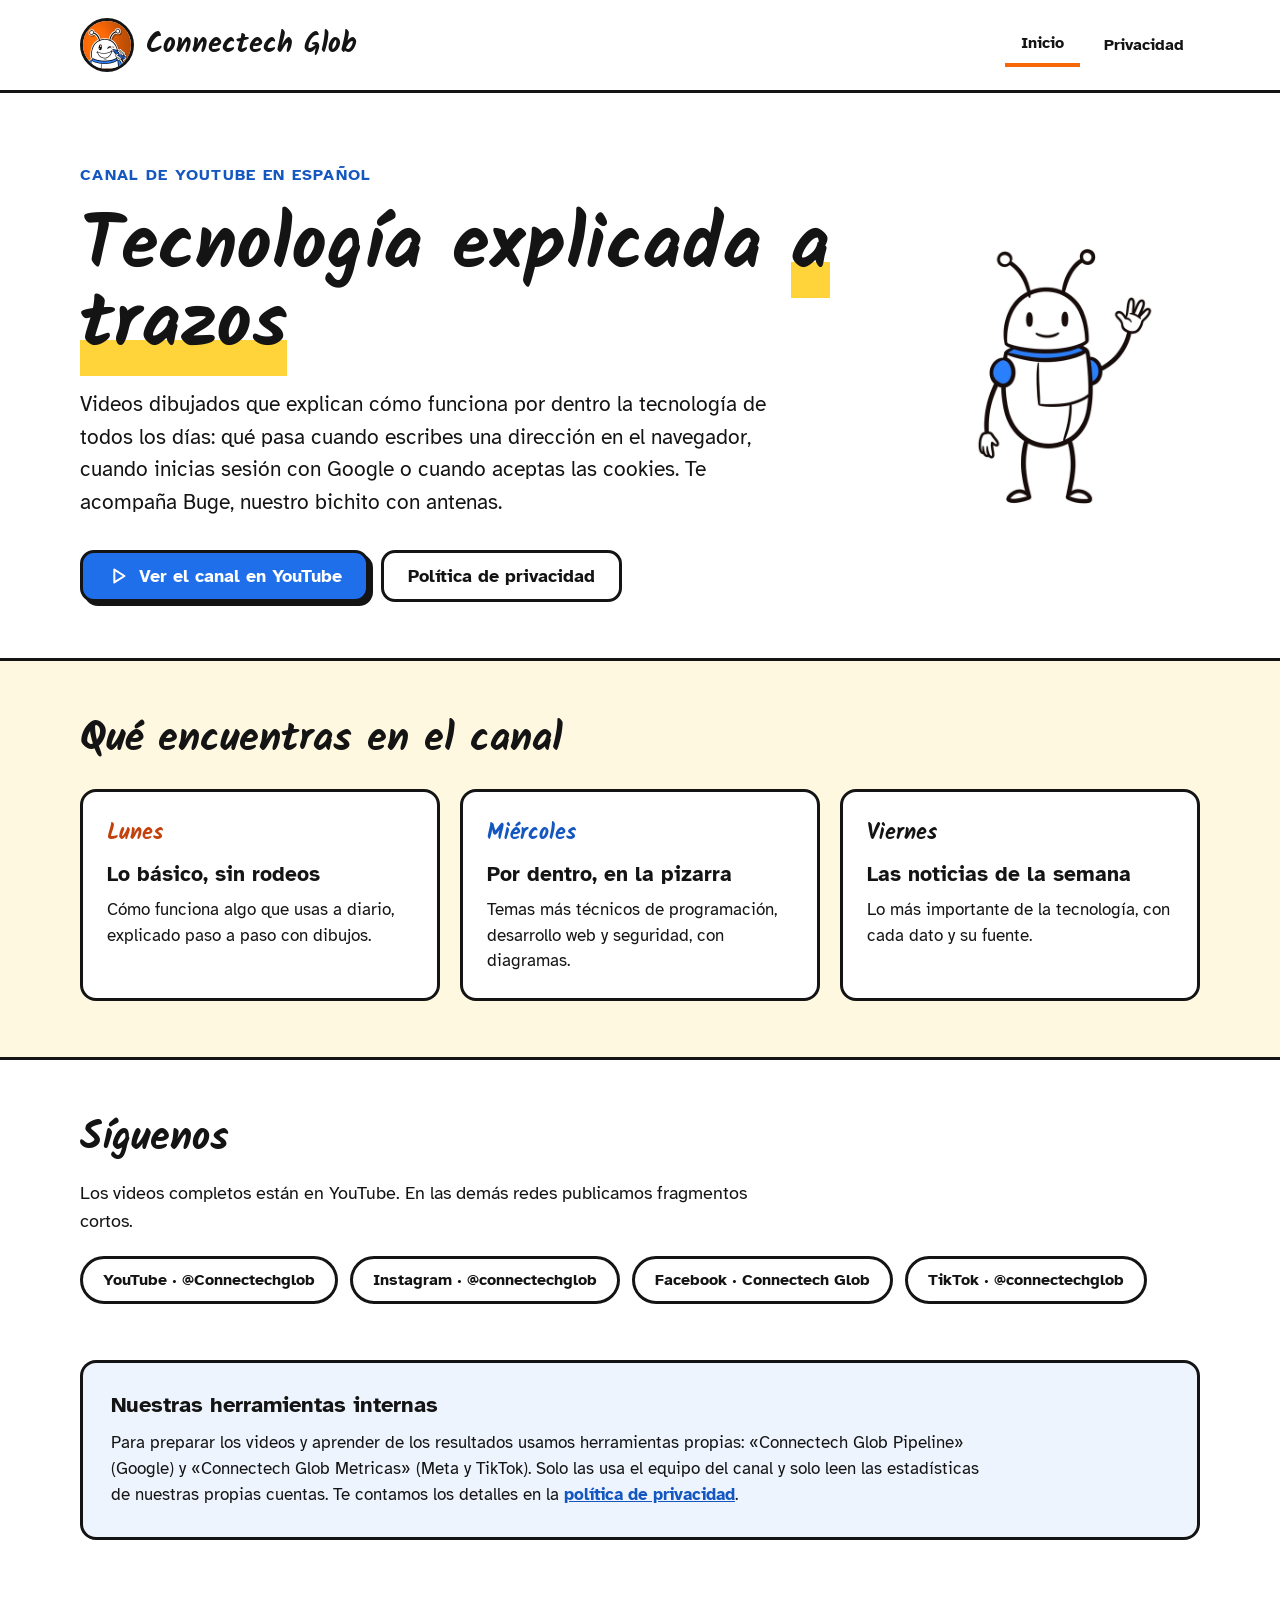
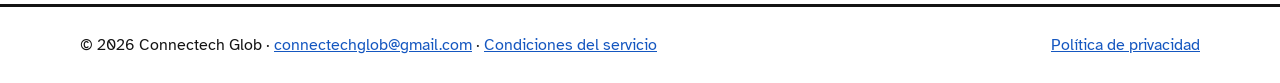
==== index.html @ 1a812b89 "Los enlaces externos se abren en una pestaña nueva" ====
<!doctype html>
<html lang="es">
<head>
<meta charset="utf-8">
<meta name="viewport" content="width=device-width, initial-scale=1">
<title>Connectech Glob — Inicio</title>
<meta name="description" content="Connectech Glob: tecnología explicada a trazos. Videos dibujados en español que explican cómo funciona por dentro la tecnología de todos los días.">
<link rel="icon" type="image/png" href="img/favicon.png">
<link rel="preconnect" href="https://fonts.googleapis.com">
<link href="https://fonts.googleapis.com/css2?family=Kalam:wght@400;700&amp;family=Atkinson+Hyperlegible:wght@400;700&amp;display=swap" rel="stylesheet">
<style>
body{margin:0;background:#FFFFFF}
a{color:#1557C0}a:hover{color:#0E3F8C}
</style>
</head>
<body>
<!-- Diseñado con Claude Design (https://claude.ai/artifact/JhXGgR8py6J7t8Qe7ZuyyM); fuente en el repositorio privado del canal, carpeta web/ -->
<div style="font-family: 'Atkinson Hyperlegible', system-ui, sans-serif; color: #141414; background: #FFFFFF; min-height: 100vh">

  <header style="border-bottom: 3px solid #141414">
    <nav aria-label="Principal" style="max-width: 1120px; margin: 0 auto; padding: 18px 24px; display: flex; flex-wrap: wrap; align-items: center; justify-content: space-between; gap: 16px">
      <a href="./" style="display: flex; align-items: center; gap: 12px; text-decoration: none; color: #141414">
        <img src="img/perfil.png" alt="" style="width: 48px; height: 48px; border-radius: 50%; border: 3px solid #141414">
        <span style="font-family: 'Kalam', cursive; font-weight: 700; font-size: 28px; line-height: 1">Connectech Glob</span>
      </a>
      <div style="display: flex; flex-wrap: wrap; gap: 8px">
        <a href="./" style="padding: 10px 16px; min-height: 44px; box-sizing: border-box; display: inline-flex; align-items: center; font-weight: 700; color: #141414; text-decoration: none; border-bottom: 4px solid #F76707">Inicio</a>
        <a href="privacidad.html" style="padding: 10px 16px; min-height: 44px; box-sizing: border-box; display: inline-flex; align-items: center; font-weight: 700; color: #141414; text-decoration: none">Privacidad</a>
      </div>
    </nav>
  </header>

  <main>
    <section style="max-width: 1120px; margin: 0 auto; padding: 72px 24px 56px; display: flex; flex-wrap: wrap; align-items: center; gap: 48px">
      <div style="flex: 999 1 520px; min-width: 0; display: flex; flex-direction: column; gap: 24px">
        <p style="margin: 0; font-weight: 700; font-size: 16px; letter-spacing: 0.08em; text-transform: uppercase; color: #1557C0">Canal de YouTube en español</p>
        <h1 style="margin: 0; font-family: 'Kalam', cursive; font-weight: 700; font-size: clamp(44px, 6vw, 76px); line-height: 1.02">Tecnología explicada <span style="background: linear-gradient(transparent 62%, #FFD43B 62%, #FFD43B 92%, transparent 92%)">a trazos</span></h1>
        <p style="margin: 0; font-size: 21px; line-height: 1.55; max-width: 34em">Videos dibujados que explican cómo funciona por dentro la tecnología de todos los días: qué pasa cuando escribes una dirección en el navegador, cuando inicias sesión con Google o cuando aceptas las cookies. Te acompaña Buge, nuestro bichito con antenas.</p>
        <div style="display: flex; flex-wrap: wrap; gap: 12px; padding-top: 8px">
          <a href="https://www.youtube.com/@Connectechglob" target="_blank" rel="noopener noreferrer" style="display: inline-flex; align-items: center; gap: 10px; min-height: 52px; box-sizing: border-box; padding: 12px 24px; background: #1F6FEB; color: #FFFFFF; font-weight: 700; font-size: 18px; text-decoration: none; border: 3px solid #141414; border-radius: 14px; box-shadow: 4px 4px 0 #141414">
            <svg width="22" height="22" viewBox="0 0 24 24" fill="none" stroke="currentColor" stroke-width="2.2" stroke-linecap="round" stroke-linejoin="round" aria-hidden="true"><polygon points="8 5 19 12 8 19 8 5"></polygon></svg>
            Ver el canal en YouTube
          </a>
          <a href="privacidad.html" style="display: inline-flex; align-items: center; min-height: 52px; box-sizing: border-box; padding: 12px 24px; background: #FFFFFF; color: #141414; font-weight: 700; font-size: 18px; text-decoration: none; border: 3px solid #141414; border-radius: 14px">Política de privacidad</a>
        </div>
      </div>
      <div style="flex: 1 1 300px; display: flex; justify-content: center">
        <img src="img/buge.png" alt="Buge, la mascota del canal: un bichito blanco con antenas y cuello azul que saluda con la mano" style="width: 100%; max-width: 380px; height: auto">
      </div>
    </section>

    <section aria-labelledby="que" style="background: #FFF8E1; border-top: 3px solid #141414; border-bottom: 3px solid #141414">
      <div style="max-width: 1120px; margin: 0 auto; padding: 56px 24px; display: flex; flex-direction: column; gap: 28px">
        <h2 id="que" style="margin: 0; font-family: 'Kalam', cursive; font-weight: 700; font-size: 40px; line-height: 1.1">Qué encuentras en el canal</h2>
        <div style="display: grid; grid-template-columns: repeat(auto-fit, minmax(240px, 1fr)); gap: 20px">
          <div style="background: #FFFFFF; border: 3px solid #141414; border-radius: 16px; padding: 24px; display: flex; flex-direction: column; gap: 10px">
            <p style="margin: 0; font-family: 'Kalam', cursive; font-weight: 700; font-size: 22px; color: #C2410C">Lunes</p>
            <h3 style="margin: 0; font-size: 21px">Lo básico, sin rodeos</h3>
            <p style="margin: 0; font-size: 17px; line-height: 1.5">Cómo funciona algo que usas a diario, explicado paso a paso con dibujos.</p>
          </div>
          <div style="background: #FFFFFF; border: 3px solid #141414; border-radius: 16px; padding: 24px; display: flex; flex-direction: column; gap: 10px">
            <p style="margin: 0; font-family: 'Kalam', cursive; font-weight: 700; font-size: 22px; color: #1557C0">Miércoles</p>
            <h3 style="margin: 0; font-size: 21px">Por dentro, en la pizarra</h3>
            <p style="margin: 0; font-size: 17px; line-height: 1.5">Temas más técnicos de programación, desarrollo web y seguridad, con diagramas.</p>
          </div>
          <div style="background: #FFFFFF; border: 3px solid #141414; border-radius: 16px; padding: 24px; display: flex; flex-direction: column; gap: 10px">
            <p style="margin: 0; font-family: 'Kalam', cursive; font-weight: 700; font-size: 22px; color: #141414">Viernes</p>
            <h3 style="margin: 0; font-size: 21px">Las noticias de la semana</h3>
            <p style="margin: 0; font-size: 17px; line-height: 1.5">Lo más importante de la tecnología, con cada dato y su fuente.</p>
          </div>
        </div>
      </div>
    </section>

    <section aria-labelledby="redes" style="max-width: 1120px; margin: 0 auto; padding: 56px 24px; display: flex; flex-direction: column; gap: 20px">
      <h2 id="redes" style="margin: 0; font-family: 'Kalam', cursive; font-weight: 700; font-size: 40px; line-height: 1.1">Síguenos</h2>
      <p style="margin: 0; font-size: 18px; line-height: 1.55; max-width: 40em">Los videos completos están en YouTube. En las demás redes publicamos fragmentos cortos.</p>
      <ul style="list-style: none; margin: 0; padding: 0; display: flex; flex-wrap: wrap; gap: 12px">
        <li><a href="https://www.youtube.com/@Connectechglob" target="_blank" rel="noopener noreferrer" style="display: inline-flex; align-items: center; min-height: 48px; box-sizing: border-box; padding: 10px 20px; border: 3px solid #141414; border-radius: 999px; color: #141414; font-weight: 700; text-decoration: none">YouTube · @Connectechglob</a></li>
        <li><a href="https://www.instagram.com/connectechglob" target="_blank" rel="noopener noreferrer" style="display: inline-flex; align-items: center; min-height: 48px; box-sizing: border-box; padding: 10px 20px; border: 3px solid #141414; border-radius: 999px; color: #141414; font-weight: 700; text-decoration: none">Instagram · @connectechglob</a></li>
        <li><a href="https://www.facebook.com/1398031123388387" target="_blank" rel="noopener noreferrer" style="display: inline-flex; align-items: center; min-height: 48px; box-sizing: border-box; padding: 10px 20px; border: 3px solid #141414; border-radius: 999px; color: #141414; font-weight: 700; text-decoration: none">Facebook · Connectech Glob</a></li>
        <li><a href="https://www.tiktok.com/@connectechglob" target="_blank" rel="noopener noreferrer" style="display: inline-flex; align-items: center; min-height: 48px; box-sizing: border-box; padding: 10px 20px; border: 3px solid #141414; border-radius: 999px; color: #141414; font-weight: 700; text-decoration: none">TikTok · @connectechglob</a></li>
      </ul>
    </section>

    <section aria-labelledby="herramientas" style="max-width: 1120px; margin: 0 auto; padding: 0 24px 64px">
      <div style="border: 3px solid #141414; border-radius: 16px; padding: 28px; display: flex; flex-direction: column; gap: 12px; background: #EEF4FE">
        <h2 id="herramientas" style="margin: 0; font-size: 22px">Nuestras herramientas internas</h2>
        <p style="margin: 0; font-size: 17px; line-height: 1.55; max-width: 52em">Para preparar los videos y aprender de los resultados usamos herramientas propias: «Connectech Glob Pipeline» (Google) y «Connectech Glob Metricas» (Meta y TikTok). Solo las usa el equipo del canal y solo leen las estadísticas de nuestras propias cuentas. Te contamos los detalles en la <a href="privacidad.html" style="font-weight: 700">política de privacidad</a>.</p>
      </div>
    </section>
  </main>

  <footer style="border-top: 3px solid #141414">
    <div style="max-width: 1120px; margin: 0 auto; padding: 28px 24px; display: flex; flex-wrap: wrap; justify-content: space-between; gap: 12px; font-size: 16px">
      <p style="margin: 0">© 2026 Connectech Glob · <a href="mailto:connectechglob@gmail.com">connectechglob@gmail.com</a> · <a href="condiciones.html">Condiciones del servicio</a></p>
      <p style="margin: 0"><a href="privacidad.html">Política de privacidad</a></p>
    </div>
  </footer>
</div>
</body>
</html>
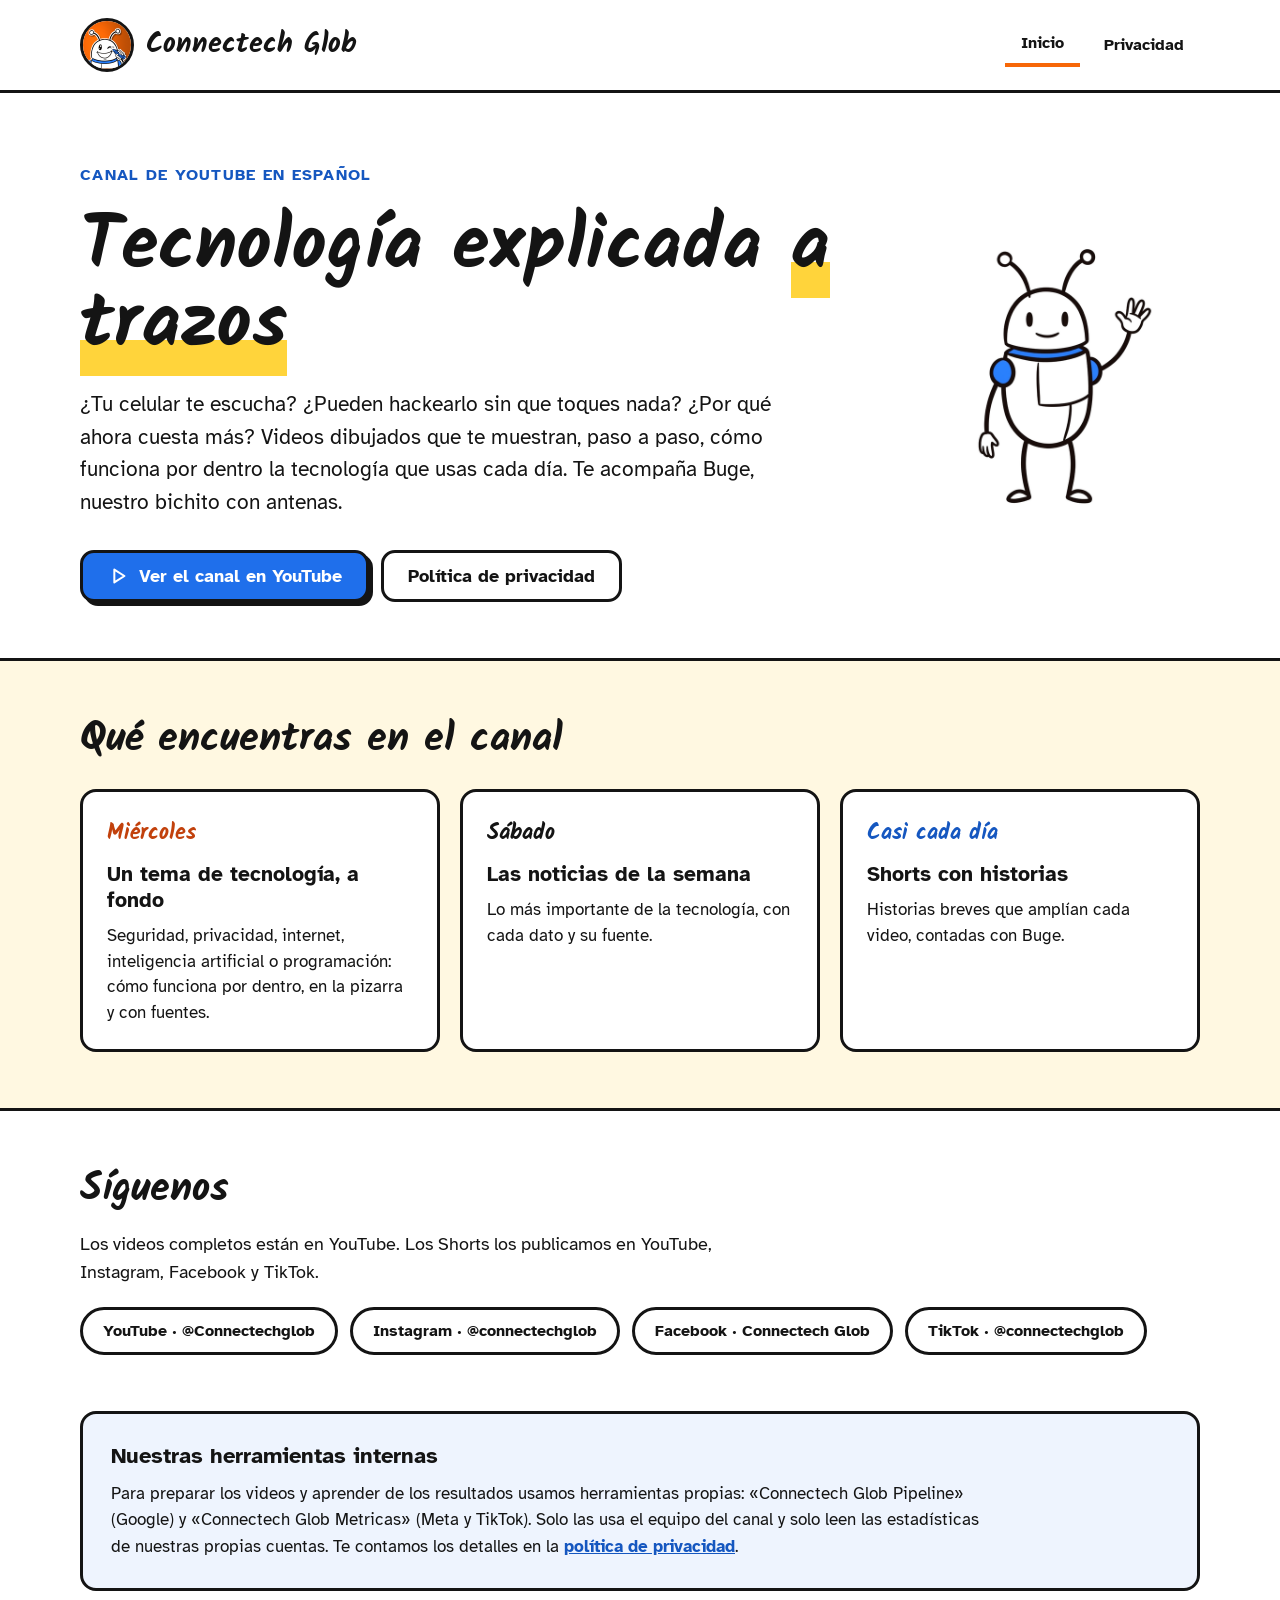
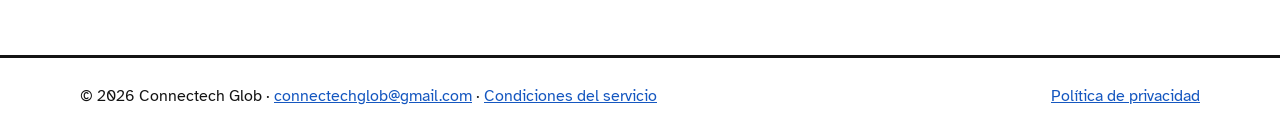
==== commit dbc3920d: "Inicio al día: calendario de miércoles y sábado, Shorts con historias en las 4 redes Co-Authored-By:" ====
--- a/index.html
+++ b/index.html
@@ -14,7 +14,7 @@
 </style>
 </head>
 <body>
-<!-- Diseñado con Claude Design (https://claude.ai/artifact/JhXGgR8py6J7t8Qe7ZuyyM); fuente en el repositorio privado del canal, carpeta web/ -->
+<!-- Diseñado con Claude Design (lienzo borrado; su original está en web/diseno/ del repositorio privado del canal) -->
 <div style="font-family: 'Atkinson Hyperlegible', system-ui, sans-serif; color: #141414; background: #FFFFFF; min-height: 100vh">
 
   <header style="border-bottom: 3px solid #141414">
@@ -35,7 +35,7 @@
       <div style="flex: 999 1 520px; min-width: 0; display: flex; flex-direction: column; gap: 24px">
         <p style="margin: 0; font-weight: 700; font-size: 16px; letter-spacing: 0.08em; text-transform: uppercase; color: #1557C0">Canal de YouTube en español</p>
         <h1 style="margin: 0; font-family: 'Kalam', cursive; font-weight: 700; font-size: clamp(44px, 6vw, 76px); line-height: 1.02">Tecnología explicada <span style="background: linear-gradient(transparent 62%, #FFD43B 62%, #FFD43B 92%, transparent 92%)">a trazos</span></h1>
-        <p style="margin: 0; font-size: 21px; line-height: 1.55; max-width: 34em">Videos dibujados que explican cómo funciona por dentro la tecnología de todos los días: qué pasa cuando escribes una dirección en el navegador, cuando inicias sesión con Google o cuando aceptas las cookies. Te acompaña Buge, nuestro bichito con antenas.</p>
+        <p style="margin: 0; font-size: 21px; line-height: 1.55; max-width: 34em">¿Tu celular te escucha? ¿Pueden hackearlo sin que toques nada? ¿Por qué ahora cuesta más? Videos dibujados que te muestran, paso a paso, cómo funciona por dentro la tecnología que usas cada día. Te acompaña Buge, nuestro bichito con antenas.</p>
         <div style="display: flex; flex-wrap: wrap; gap: 12px; padding-top: 8px">
           <a href="https://www.youtube.com/@Connectechglob" target="_blank" rel="noopener noreferrer" style="display: inline-flex; align-items: center; gap: 10px; min-height: 52px; box-sizing: border-box; padding: 12px 24px; background: #1F6FEB; color: #FFFFFF; font-weight: 700; font-size: 18px; text-decoration: none; border: 3px solid #141414; border-radius: 14px; box-shadow: 4px 4px 0 #141414">
             <svg width="22" height="22" viewBox="0 0 24 24" fill="none" stroke="currentColor" stroke-width="2.2" stroke-linecap="round" stroke-linejoin="round" aria-hidden="true"><polygon points="8 5 19 12 8 19 8 5"></polygon></svg>
@@ -54,19 +54,19 @@
         <h2 id="que" style="margin: 0; font-family: 'Kalam', cursive; font-weight: 700; font-size: 40px; line-height: 1.1">Qué encuentras en el canal</h2>
         <div style="display: grid; grid-template-columns: repeat(auto-fit, minmax(240px, 1fr)); gap: 20px">
           <div style="background: #FFFFFF; border: 3px solid #141414; border-radius: 16px; padding: 24px; display: flex; flex-direction: column; gap: 10px">
-            <p style="margin: 0; font-family: 'Kalam', cursive; font-weight: 700; font-size: 22px; color: #C2410C">Lunes</p>
-            <h3 style="margin: 0; font-size: 21px">Lo básico, sin rodeos</h3>
-            <p style="margin: 0; font-size: 17px; line-height: 1.5">Cómo funciona algo que usas a diario, explicado paso a paso con dibujos.</p>
+            <p style="margin: 0; font-family: 'Kalam', cursive; font-weight: 700; font-size: 22px; color: #C2410C">Miércoles</p>
+            <h3 style="margin: 0; font-size: 21px">Un tema de tecnología, a fondo</h3>
+            <p style="margin: 0; font-size: 17px; line-height: 1.5">Seguridad, privacidad, internet, inteligencia artificial o programación: cómo funciona por dentro, en la pizarra y con fuentes.</p>
           </div>
           <div style="background: #FFFFFF; border: 3px solid #141414; border-radius: 16px; padding: 24px; display: flex; flex-direction: column; gap: 10px">
-            <p style="margin: 0; font-family: 'Kalam', cursive; font-weight: 700; font-size: 22px; color: #1557C0">Miércoles</p>
-            <h3 style="margin: 0; font-size: 21px">Por dentro, en la pizarra</h3>
-            <p style="margin: 0; font-size: 17px; line-height: 1.5">Temas más técnicos de programación, desarrollo web y seguridad, con diagramas.</p>
+            <p style="margin: 0; font-family: 'Kalam', cursive; font-weight: 700; font-size: 22px; color: #141414">Sábado</p>
+            <h3 style="margin: 0; font-size: 21px">Las noticias de la semana</h3>
+            <p style="margin: 0; font-size: 17px; line-height: 1.5">Lo más importante de la tecnología, con cada dato y su fuente.</p>
           </div>
           <div style="background: #FFFFFF; border: 3px solid #141414; border-radius: 16px; padding: 24px; display: flex; flex-direction: column; gap: 10px">
-            <p style="margin: 0; font-family: 'Kalam', cursive; font-weight: 700; font-size: 22px; color: #141414">Viernes</p>
-            <h3 style="margin: 0; font-size: 21px">Las noticias de la semana</h3>
-            <p style="margin: 0; font-size: 17px; line-height: 1.5">Lo más importante de la tecnología, con cada dato y su fuente.</p>
+            <p style="margin: 0; font-family: 'Kalam', cursive; font-weight: 700; font-size: 22px; color: #1557C0">Casi cada día</p>
+            <h3 style="margin: 0; font-size: 21px">Shorts con historias</h3>
+            <p style="margin: 0; font-size: 17px; line-height: 1.5">Historias breves que amplían cada video, contadas con Buge.</p>
           </div>
         </div>
       </div>
@@ -74,7 +74,7 @@
 
     <section aria-labelledby="redes" style="max-width: 1120px; margin: 0 auto; padding: 56px 24px; display: flex; flex-direction: column; gap: 20px">
       <h2 id="redes" style="margin: 0; font-family: 'Kalam', cursive; font-weight: 700; font-size: 40px; line-height: 1.1">Síguenos</h2>
-      <p style="margin: 0; font-size: 18px; line-height: 1.55; max-width: 40em">Los videos completos están en YouTube. En las demás redes publicamos fragmentos cortos.</p>
+      <p style="margin: 0; font-size: 18px; line-height: 1.55; max-width: 40em">Los videos completos están en YouTube. Los Shorts los publicamos en YouTube, Instagram, Facebook y TikTok.</p>
       <ul style="list-style: none; margin: 0; padding: 0; display: flex; flex-wrap: wrap; gap: 12px">
         <li><a href="https://www.youtube.com/@Connectechglob" target="_blank" rel="noopener noreferrer" style="display: inline-flex; align-items: center; min-height: 48px; box-sizing: border-box; padding: 10px 20px; border: 3px solid #141414; border-radius: 999px; color: #141414; font-weight: 700; text-decoration: none">YouTube · @Connectechglob</a></li>
         <li><a href="https://www.instagram.com/connectechglob" target="_blank" rel="noopener noreferrer" style="display: inline-flex; align-items: center; min-height: 48px; box-sizing: border-box; padding: 10px 20px; border: 3px solid #141414; border-radius: 999px; color: #141414; font-weight: 700; text-decoration: none">Instagram · @connectechglob</a></li>
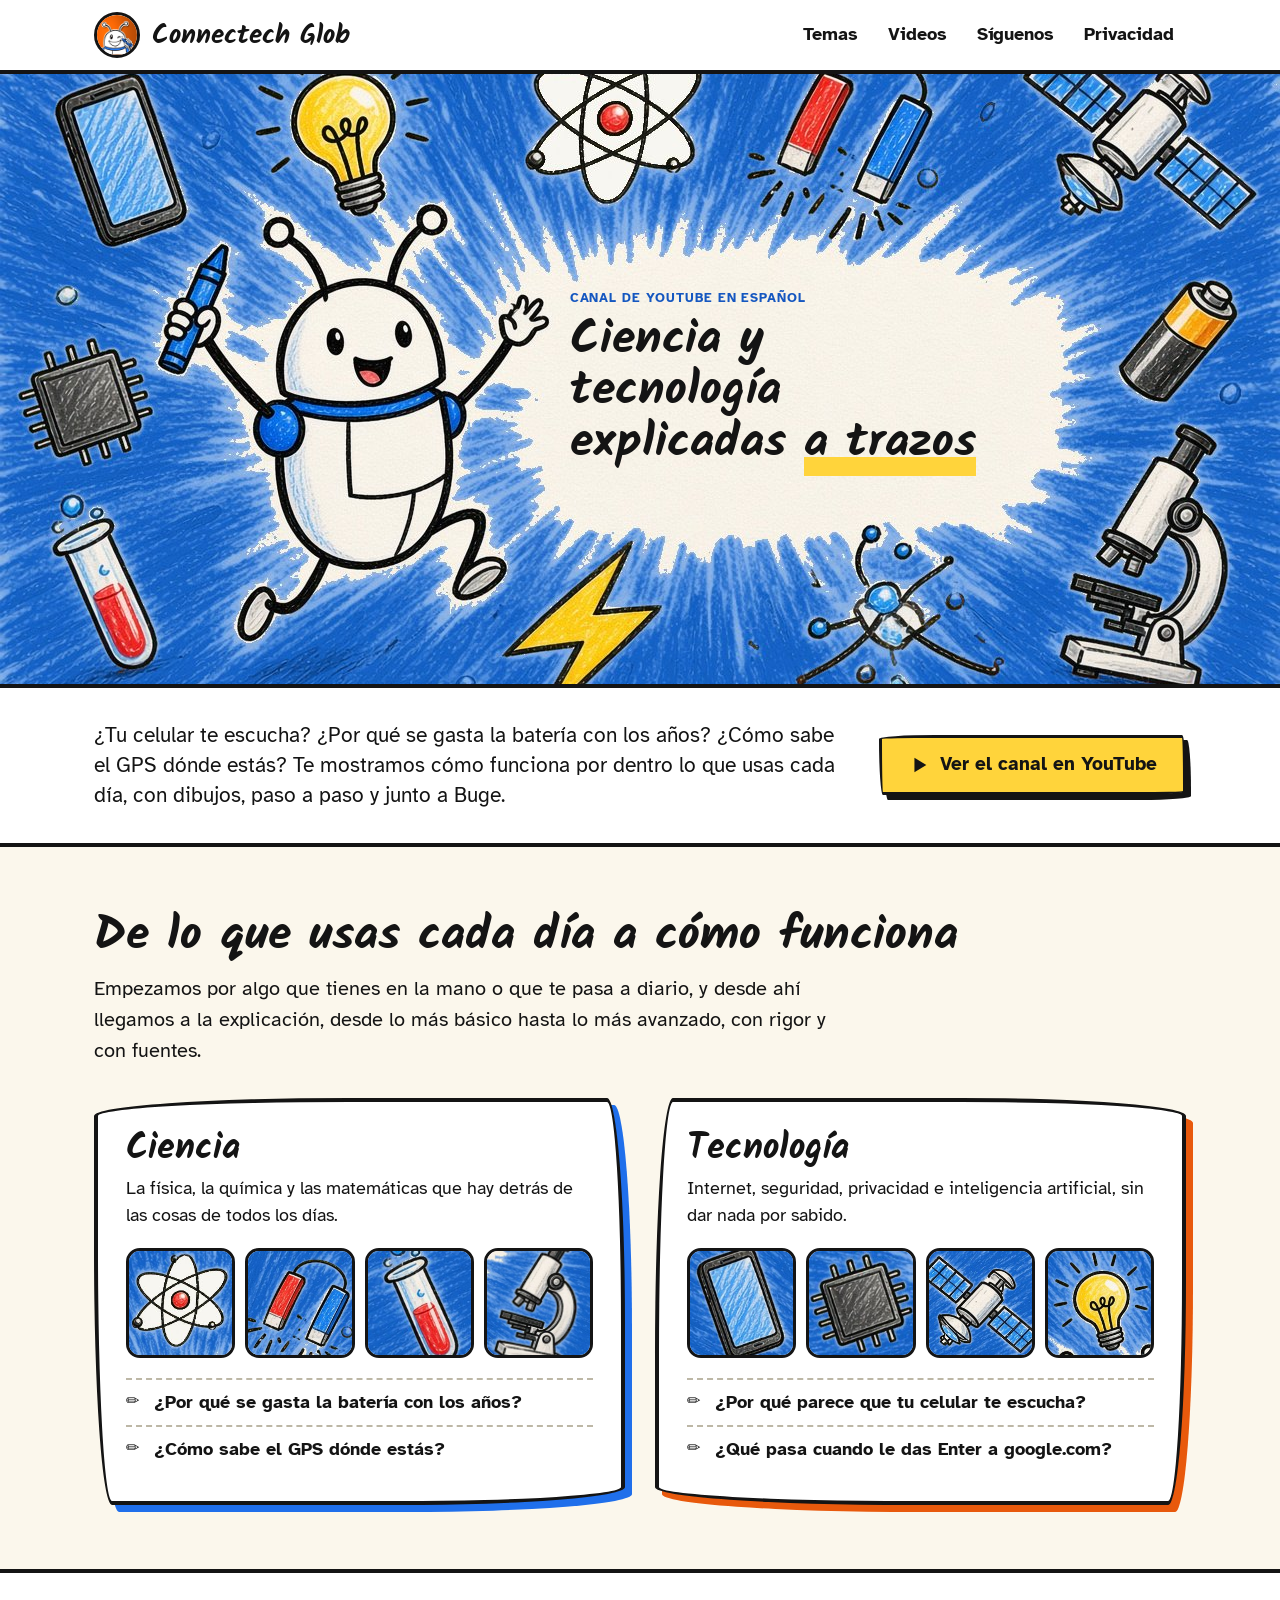
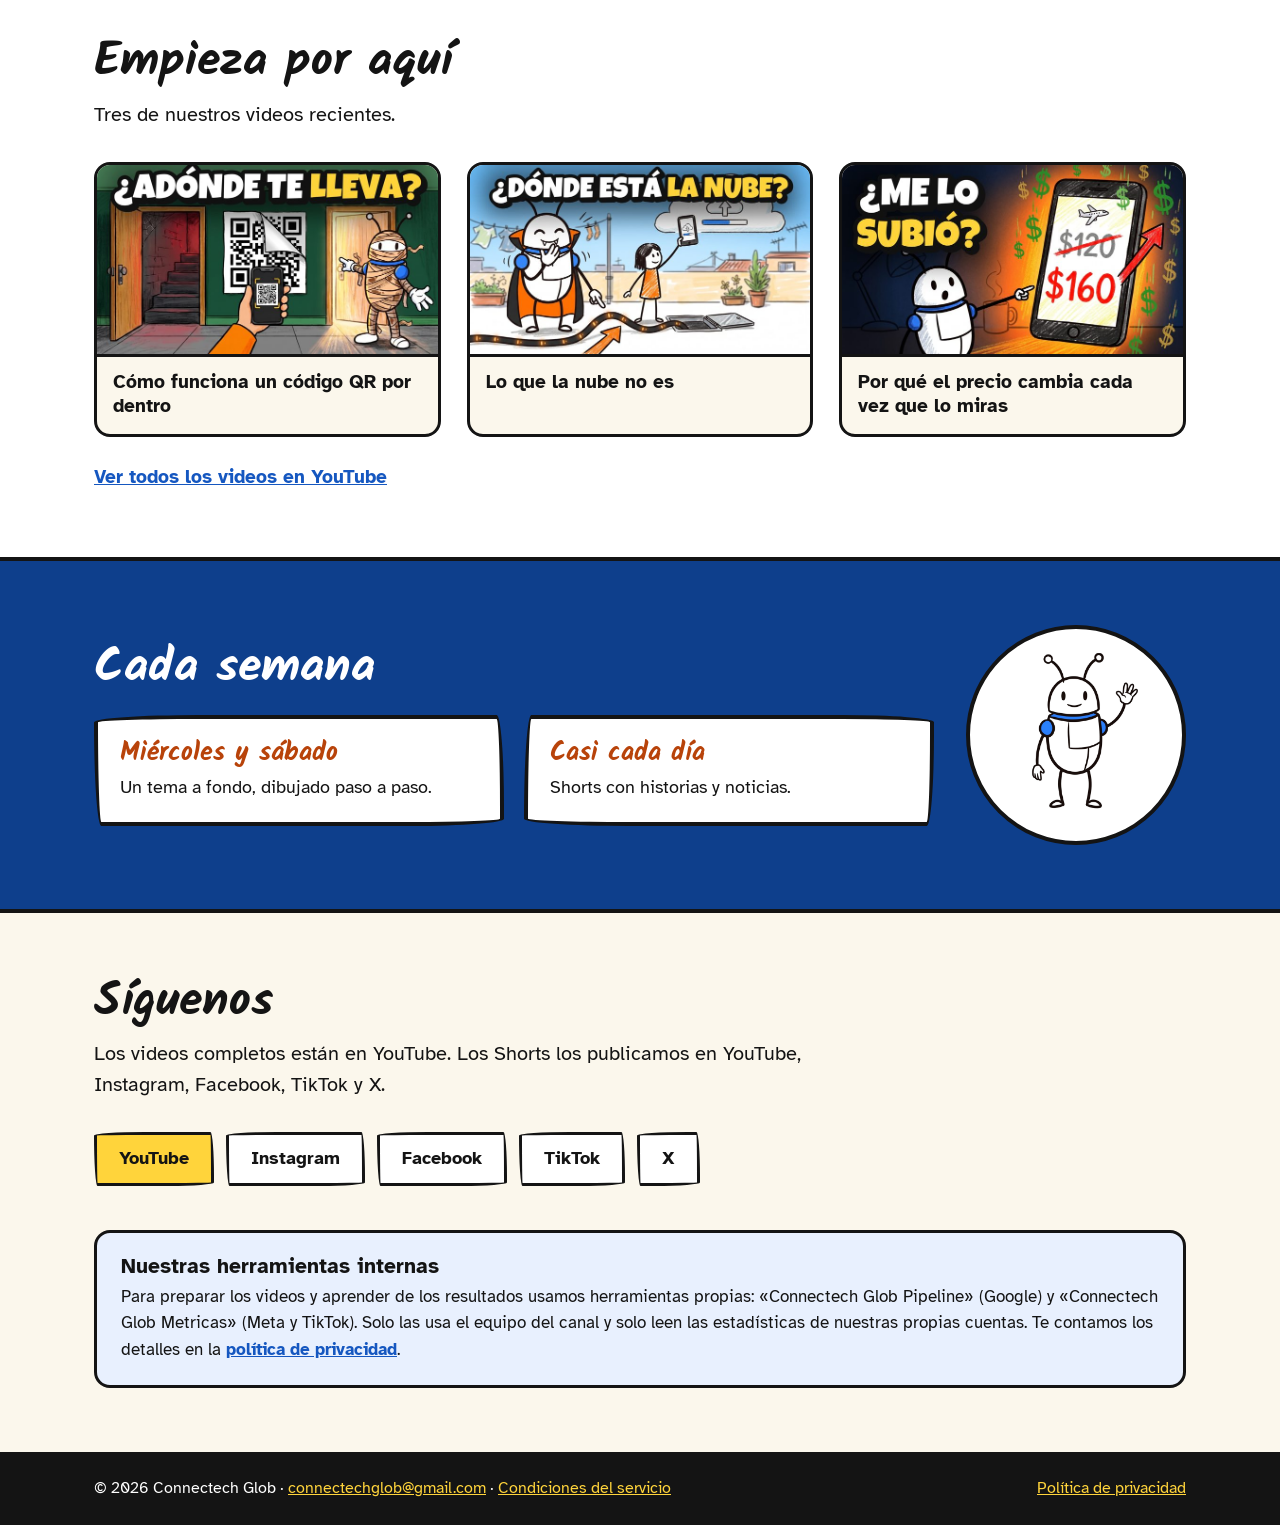
==== commit 97599be5: "Diseño nuevo: ciencia y tecnología explicadas a trazos Co-Authored-By: Claude Opus 5.5 <noreply@anth" ====
--- a/index.html
+++ b/index.html
@@ -3,100 +3,125 @@
 <head>
 <meta charset="utf-8">
 <meta name="viewport" content="width=device-width, initial-scale=1">
-<title>Connectech Glob — Inicio</title>
-<meta name="description" content="Connectech Glob: tecnología explicada a trazos. Videos dibujados en español que explican cómo funciona por dentro la tecnología de todos los días.">
+<title>Connectech Glob: ciencia y tecnología explicadas a trazos</title>
+<meta name="description" content="Connectech Glob: ciencia y tecnología explicadas a trazos. Videos dibujados en español, paso a paso, sobre cómo funciona por dentro lo que usas cada día.">
 <link rel="icon" type="image/png" href="img/favicon.png">
 <link rel="preconnect" href="https://fonts.googleapis.com">
 <link href="https://fonts.googleapis.com/css2?family=Kalam:wght@400;700&amp;family=Atkinson+Hyperlegible:wght@400;700&amp;display=swap" rel="stylesheet">
-<style>
-body{margin:0;background:#FFFFFF}
-a{color:#1557C0}a:hover{color:#0E3F8C}
-</style>
+<link rel="stylesheet" href="estilos.css">
 </head>
 <body>
-<!-- Diseñado con Claude Design (lienzo borrado; su original está en web/diseno/ del repositorio privado del canal) -->
-<div style="font-family: 'Atkinson Hyperlegible', system-ui, sans-serif; color: #141414; background: #FFFFFF; min-height: 100vh">
-
-  <header style="border-bottom: 3px solid #141414">
-    <nav aria-label="Principal" style="max-width: 1120px; margin: 0 auto; padding: 18px 24px; display: flex; flex-wrap: wrap; align-items: center; justify-content: space-between; gap: 16px">
-      <a href="./" style="display: flex; align-items: center; gap: 12px; text-decoration: none; color: #141414">
-        <img src="img/perfil.png" alt="" style="width: 48px; height: 48px; border-radius: 50%; border: 3px solid #141414">
-        <span style="font-family: 'Kalam', cursive; font-weight: 700; font-size: 28px; line-height: 1">Connectech Glob</span>
+<header class="cabecera">
+  <nav class="ancho" aria-label="Principal">
+    <a class="marca" href="./"><img src="img/perfil.png" alt="">Connectech Glob</a>
+    <ul class="menu">
+      <li><a href="#temas">Temas</a></li>
+      <li><a href="#videos">Videos</a></li>
+      <li><a href="#redes">Síguenos</a></li>
+      <li><a href="privacidad.html">Privacidad</a></li>
+    </ul>
+  </nav>
+</header>
+<main>
+  <section class="portada">
+    <img src="img/portada.jpg" width="1280" height="720" alt="Buge, la mascota del canal, salta con un crayón en la mano entre una bombilla, un átomo, un imán, un satélite, un microscopio, un celular y otros objetos dibujados a mano sobre un fondo azul">
+    <div class="portada-texto">
+      <p class="antetitulo">Canal de YouTube en español</p>
+      <h1>Ciencia y tecnología explicadas <span class="raya">a trazos</span></h1>
+    </div>
+  </section>
+  <section class="entrada" aria-label="Qué es el canal">
+    <div class="ancho">
+      <p>¿Tu celular te escucha? ¿Por qué se gasta la batería con los años? ¿Cómo sabe el GPS dónde estás? Te mostramos cómo funciona por dentro lo que usas cada día, con dibujos, paso a paso y junto a Buge.</p>
+      <a class="boton" href="https://www.youtube.com/@Connectechglob" target="_blank" rel="noopener noreferrer">
+        <svg width="22" height="22" viewBox="0 0 24 24" fill="currentColor" aria-hidden="true"><polygon points="7 4 20 12 7 20"></polygon></svg>
+        Ver el canal en YouTube
       </a>
-      <div style="display: flex; flex-wrap: wrap; gap: 8px">
-        <a href="./" style="padding: 10px 16px; min-height: 44px; box-sizing: border-box; display: inline-flex; align-items: center; font-weight: 700; color: #141414; text-decoration: none; border-bottom: 4px solid #F76707">Inicio</a>
-        <a href="privacidad.html" style="padding: 10px 16px; min-height: 44px; box-sizing: border-box; display: inline-flex; align-items: center; font-weight: 700; color: #141414; text-decoration: none">Privacidad</a>
+    </div>
+  </section>
+  <section class="seccion" id="temas" aria-labelledby="t-temas">
+    <div class="ancho">
+      <h2 id="t-temas">De lo que usas cada día a cómo funciona</h2>
+      <p class="intro">Empezamos por algo que tienes en la mano o que te pasa a diario, y desde ahí llegamos a la explicación, desde lo más básico hasta lo más avanzado, con rigor y con fuentes.</p>
+      <div class="campos">
+        <article class="campo">
+          <h3>Ciencia</h3>
+          <p>La física, la química y las matemáticas que hay detrás de las cosas de todos los días.</p>
+          <ul class="objetos" aria-hidden="true">
+            <li><img src="img/objetos/atomo.jpg" alt="" loading="lazy"></li>
+            <li><img src="img/objetos/iman.jpg" alt="" loading="lazy"></li>
+            <li><img src="img/objetos/tubo.jpg" alt="" loading="lazy"></li>
+            <li><img src="img/objetos/microscopio.jpg" alt="" loading="lazy"></li>
+          </ul>
+          <ul class="preguntas">
+            <li>¿Por qué se gasta la batería con los años?</li>
+            <li>¿Cómo sabe el GPS dónde estás?</li>
+          </ul>
+        </article>
+        <article class="campo">
+          <h3>Tecnología</h3>
+          <p>Internet, seguridad, privacidad e inteligencia artificial, sin dar nada por sabido.</p>
+          <ul class="objetos" aria-hidden="true">
+            <li><img src="img/objetos/celular.jpg" alt="" loading="lazy"></li>
+            <li><img src="img/objetos/chip.jpg" alt="" loading="lazy"></li>
+            <li><img src="img/objetos/satelite.jpg" alt="" loading="lazy"></li>
+            <li><img src="img/objetos/bombilla.jpg" alt="" loading="lazy"></li>
+          </ul>
+          <ul class="preguntas">
+            <li>¿Por qué parece que tu celular te escucha?</li>
+            <li>¿Qué pasa cuando le das Enter a google.com?</li>
+          </ul>
+        </article>
       </div>
-    </nav>
-  </header>
-
-  <main>
-    <section style="max-width: 1120px; margin: 0 auto; padding: 72px 24px 56px; display: flex; flex-wrap: wrap; align-items: center; gap: 48px">
-      <div style="flex: 999 1 520px; min-width: 0; display: flex; flex-direction: column; gap: 24px">
-        <p style="margin: 0; font-weight: 700; font-size: 16px; letter-spacing: 0.08em; text-transform: uppercase; color: #1557C0">Canal de YouTube en español</p>
-        <h1 style="margin: 0; font-family: 'Kalam', cursive; font-weight: 700; font-size: clamp(44px, 6vw, 76px); line-height: 1.02">Tecnología explicada <span style="background: linear-gradient(transparent 62%, #FFD43B 62%, #FFD43B 92%, transparent 92%)">a trazos</span></h1>
-        <p style="margin: 0; font-size: 21px; line-height: 1.55; max-width: 34em">¿Tu celular te escucha? ¿Pueden hackearlo sin que toques nada? ¿Por qué ahora cuesta más? Videos dibujados que te muestran, paso a paso, cómo funciona por dentro la tecnología que usas cada día. Te acompaña Buge, nuestro bichito con antenas.</p>
-        <div style="display: flex; flex-wrap: wrap; gap: 12px; padding-top: 8px">
-          <a href="https://www.youtube.com/@Connectechglob" target="_blank" rel="noopener noreferrer" style="display: inline-flex; align-items: center; gap: 10px; min-height: 52px; box-sizing: border-box; padding: 12px 24px; background: #1F6FEB; color: #FFFFFF; font-weight: 700; font-size: 18px; text-decoration: none; border: 3px solid #141414; border-radius: 14px; box-shadow: 4px 4px 0 #141414">
-            <svg width="22" height="22" viewBox="0 0 24 24" fill="none" stroke="currentColor" stroke-width="2.2" stroke-linecap="round" stroke-linejoin="round" aria-hidden="true"><polygon points="8 5 19 12 8 19 8 5"></polygon></svg>
-            Ver el canal en YouTube
-          </a>
-          <a href="privacidad.html" style="display: inline-flex; align-items: center; min-height: 52px; box-sizing: border-box; padding: 12px 24px; background: #FFFFFF; color: #141414; font-weight: 700; font-size: 18px; text-decoration: none; border: 3px solid #141414; border-radius: 14px">Política de privacidad</a>
+    </div>
+  </section>
+  <section class="seccion fondo-blanco" id="videos" aria-labelledby="t-videos">
+    <div class="ancho">
+      <h2 id="t-videos">Empieza por aquí</h2>
+      <p class="intro">Tres de nuestros videos recientes.</p>
+      <ul class="videos">
+        <li><a href="https://youtu.be/viSLOcy7kyA" target="_blank" rel="noopener noreferrer"><img src="img/videos/qr.jpg" alt="" loading="lazy"><span>Cómo funciona un código QR por dentro</span></a></li>
+        <li><a href="https://youtu.be/JppVFW-OLcg" target="_blank" rel="noopener noreferrer"><img src="img/videos/nube.jpg" alt="" loading="lazy"><span>Lo que la nube no es</span></a></li>
+        <li><a href="https://youtu.be/C8R_oCFX2D0" target="_blank" rel="noopener noreferrer"><img src="img/videos/precio.jpg" alt="" loading="lazy"><span>Por qué el precio cambia cada vez que lo miras</span></a></li>
+      </ul>
+      <p class="mas"><a href="https://www.youtube.com/@Connectechglob/videos" target="_blank" rel="noopener noreferrer">Ver todos los videos en YouTube</a></p>
+    </div>
+  </section>
+  <section class="seccion semana" aria-labelledby="t-semana">
+    <div class="ancho">
+      <div>
+        <h2 id="t-semana">Cada semana</h2>
+        <div class="dias">
+          <div class="dia"><strong>Miércoles y sábado</strong><p>Un tema a fondo, dibujado paso a paso.</p></div>
+          <div class="dia"><strong>Casi cada día</strong><p>Shorts con historias y noticias.</p></div>
         </div>
       </div>
-      <div style="flex: 1 1 300px; display: flex; justify-content: center">
-        <img src="img/buge.png" alt="Buge, la mascota del canal: un bichito blanco con antenas y cuello azul que saluda con la mano" style="width: 100%; max-width: 380px; height: auto">
+      <img src="img/buge.png" alt="" loading="lazy">
+    </div>
+  </section>
+  <section class="seccion" id="redes" aria-labelledby="t-redes">
+    <div class="ancho">
+      <h2 id="t-redes">Síguenos</h2>
+      <p class="intro">Los videos completos están en YouTube. Los Shorts los publicamos en YouTube, Instagram, Facebook, TikTok y X.</p>
+      <ul class="redes">
+        <li><a href="https://www.youtube.com/@Connectechglob" target="_blank" rel="noopener noreferrer">YouTube</a></li>
+        <li><a href="https://www.instagram.com/connectechglob" target="_blank" rel="noopener noreferrer">Instagram</a></li>
+        <li><a href="https://www.facebook.com/1398031123388387" target="_blank" rel="noopener noreferrer">Facebook</a></li>
+        <li><a href="https://www.tiktok.com/@connectechglob" target="_blank" rel="noopener noreferrer">TikTok</a></li>
+        <li><a href="https://x.com/connectechglob" target="_blank" rel="noopener noreferrer">X</a></li>
+      </ul>
+      <div class="nota">
+        <h2>Nuestras herramientas internas</h2>
+        <p>Para preparar los videos y aprender de los resultados usamos herramientas propias: «Connectech Glob Pipeline» (Google) y «Connectech Glob Metricas» (Meta y TikTok). Solo las usa el equipo del canal y solo leen las estadísticas de nuestras propias cuentas. Te contamos los detalles en la <a href="privacidad.html"><strong>política de privacidad</strong></a>.</p>
       </div>
-    </section>
-
-    <section aria-labelledby="que" style="background: #FFF8E1; border-top: 3px solid #141414; border-bottom: 3px solid #141414">
-      <div style="max-width: 1120px; margin: 0 auto; padding: 56px 24px; display: flex; flex-direction: column; gap: 28px">
-        <h2 id="que" style="margin: 0; font-family: 'Kalam', cursive; font-weight: 700; font-size: 40px; line-height: 1.1">Qué encuentras en el canal</h2>
-        <div style="display: grid; grid-template-columns: repeat(auto-fit, minmax(240px, 1fr)); gap: 20px">
-          <div style="background: #FFFFFF; border: 3px solid #141414; border-radius: 16px; padding: 24px; display: flex; flex-direction: column; gap: 10px">
-            <p style="margin: 0; font-family: 'Kalam', cursive; font-weight: 700; font-size: 22px; color: #C2410C">Miércoles</p>
-            <h3 style="margin: 0; font-size: 21px">Un tema de tecnología, a fondo</h3>
-            <p style="margin: 0; font-size: 17px; line-height: 1.5">Seguridad, privacidad, internet, inteligencia artificial o programación: cómo funciona por dentro, en la pizarra y con fuentes.</p>
-          </div>
-          <div style="background: #FFFFFF; border: 3px solid #141414; border-radius: 16px; padding: 24px; display: flex; flex-direction: column; gap: 10px">
-            <p style="margin: 0; font-family: 'Kalam', cursive; font-weight: 700; font-size: 22px; color: #141414">Sábado</p>
-            <h3 style="margin: 0; font-size: 21px">Las noticias de la semana</h3>
-            <p style="margin: 0; font-size: 17px; line-height: 1.5">Lo más importante de la tecnología, con cada dato y su fuente.</p>
-          </div>
-          <div style="background: #FFFFFF; border: 3px solid #141414; border-radius: 16px; padding: 24px; display: flex; flex-direction: column; gap: 10px">
-            <p style="margin: 0; font-family: 'Kalam', cursive; font-weight: 700; font-size: 22px; color: #1557C0">Casi cada día</p>
-            <h3 style="margin: 0; font-size: 21px">Shorts con historias</h3>
-            <p style="margin: 0; font-size: 17px; line-height: 1.5">Historias breves que amplían cada video, contadas con Buge.</p>
-          </div>
-        </div>
-      </div>
-    </section>
-
-    <section aria-labelledby="redes" style="max-width: 1120px; margin: 0 auto; padding: 56px 24px; display: flex; flex-direction: column; gap: 20px">
-      <h2 id="redes" style="margin: 0; font-family: 'Kalam', cursive; font-weight: 700; font-size: 40px; line-height: 1.1">Síguenos</h2>
-      <p style="margin: 0; font-size: 18px; line-height: 1.55; max-width: 40em">Los videos completos están en YouTube. Los Shorts los publicamos en YouTube, Instagram, Facebook y TikTok.</p>
-      <ul style="list-style: none; margin: 0; padding: 0; display: flex; flex-wrap: wrap; gap: 12px">
-        <li><a href="https://www.youtube.com/@Connectechglob" target="_blank" rel="noopener noreferrer" style="display: inline-flex; align-items: center; min-height: 48px; box-sizing: border-box; padding: 10px 20px; border: 3px solid #141414; border-radius: 999px; color: #141414; font-weight: 700; text-decoration: none">YouTube · @Connectechglob</a></li>
-        <li><a href="https://www.instagram.com/connectechglob" target="_blank" rel="noopener noreferrer" style="display: inline-flex; align-items: center; min-height: 48px; box-sizing: border-box; padding: 10px 20px; border: 3px solid #141414; border-radius: 999px; color: #141414; font-weight: 700; text-decoration: none">Instagram · @connectechglob</a></li>
-        <li><a href="https://www.facebook.com/1398031123388387" target="_blank" rel="noopener noreferrer" style="display: inline-flex; align-items: center; min-height: 48px; box-sizing: border-box; padding: 10px 20px; border: 3px solid #141414; border-radius: 999px; color: #141414; font-weight: 700; text-decoration: none">Facebook · Connectech Glob</a></li>
-        <li><a href="https://www.tiktok.com/@connectechglob" target="_blank" rel="noopener noreferrer" style="display: inline-flex; align-items: center; min-height: 48px; box-sizing: border-box; padding: 10px 20px; border: 3px solid #141414; border-radius: 999px; color: #141414; font-weight: 700; text-decoration: none">TikTok · @connectechglob</a></li>
-      </ul>
-    </section>
-
-    <section aria-labelledby="herramientas" style="max-width: 1120px; margin: 0 auto; padding: 0 24px 64px">
-      <div style="border: 3px solid #141414; border-radius: 16px; padding: 28px; display: flex; flex-direction: column; gap: 12px; background: #EEF4FE">
-        <h2 id="herramientas" style="margin: 0; font-size: 22px">Nuestras herramientas internas</h2>
-        <p style="margin: 0; font-size: 17px; line-height: 1.55; max-width: 52em">Para preparar los videos y aprender de los resultados usamos herramientas propias: «Connectech Glob Pipeline» (Google) y «Connectech Glob Metricas» (Meta y TikTok). Solo las usa el equipo del canal y solo leen las estadísticas de nuestras propias cuentas. Te contamos los detalles en la <a href="privacidad.html" style="font-weight: 700">política de privacidad</a>.</p>
-      </div>
-    </section>
-  </main>
-
-  <footer style="border-top: 3px solid #141414">
-    <div style="max-width: 1120px; margin: 0 auto; padding: 28px 24px; display: flex; flex-wrap: wrap; justify-content: space-between; gap: 12px; font-size: 16px">
-      <p style="margin: 0">© 2026 Connectech Glob · <a href="mailto:connectechglob@gmail.com">connectechglob@gmail.com</a> · <a href="condiciones.html">Condiciones del servicio</a></p>
-      <p style="margin: 0"><a href="privacidad.html">Política de privacidad</a></p>
     </div>
-  </footer>
-</div>
+  </section>
+</main>
+<footer class="pie">
+  <div class="ancho">
+    <p>© 2026 Connectech Glob · <a href="mailto:connectechglob@gmail.com">connectechglob@gmail.com</a> · <a href="condiciones.html">Condiciones del servicio</a></p>
+    <p><a href="privacidad.html">Política de privacidad</a></p>
+  </div>
+</footer>
 </body>
 </html>
--- a/estilos.css
+++ b/estilos.css
@@ -0,0 +1,90 @@
+/* Ciencia y tecnología a trazos: papel, rotulador negro, crayón azul y amarillo */
+:root{--tinta:#141414;--papel:#FBF7EC;--blanco:#FFFFFF;--azul:#1F6FEB;--azul-oscuro:#0E3F8C;--enlace:#1557C0;--amarillo:#FFD43B;--naranja:#E8590C;--naranja-texto:#B8430A;
+--trazo:255px 18px 225px 18px/18px 225px 18px 255px;--trazo-2:18px 225px 18px 255px/255px 18px 225px 18px}
+*{box-sizing:border-box}
+html{scroll-behavior:smooth}
+body{margin:0;background:var(--papel);color:var(--tinta);font-family:'Atkinson Hyperlegible',system-ui,sans-serif;font-size:18px;line-height:1.55}
+a{color:var(--enlace)}a:hover{color:var(--azul-oscuro)}
+img{display:block;max-width:100%;height:auto}
+h1,h2,h3{font-family:'Kalam',cursive;font-weight:700;line-height:1.08;margin:0}
+:focus-visible{outline:3px solid var(--naranja);outline-offset:3px}
+.ancho{max-width:1140px;margin:0 auto;padding-left:24px;padding-right:24px}
+/* Cabecera */
+.cabecera{background:var(--blanco);border-bottom:4px solid var(--tinta)}
+.cabecera nav{display:flex;flex-wrap:wrap;align-items:center;justify-content:space-between;gap:10px 20px;padding-top:12px;padding-bottom:12px}
+.marca{display:flex;align-items:center;gap:12px;color:var(--tinta);text-decoration:none;font-family:'Kalam',cursive;font-weight:700;font-size:27px;line-height:1}
+.marca img{width:46px;height:46px;border-radius:50%;border:3px solid var(--tinta)}
+.menu{display:flex;flex-wrap:wrap;gap:2px 6px;list-style:none;margin:0;padding:0}
+.menu a{display:inline-flex;align-items:center;min-height:44px;padding:6px 12px;color:var(--tinta);font-weight:700;text-decoration:none}
+.menu a:hover,.menu a[aria-current]{text-decoration:underline;text-decoration-color:var(--naranja);text-decoration-thickness:4px;text-underline-offset:6px}
+/* Portada */
+.portada{position:relative;background:var(--azul);border-bottom:4px solid var(--tinta);overflow:hidden}
+.portada img{width:100%;aspect-ratio:2.1;object-fit:cover;object-position:center}
+.portada-texto{position:absolute;left:44.5%;width:33%;top:50%;transform:translateY(-50%)}
+.antetitulo{margin:0 0 6px;font-weight:700;font-size:clamp(13px,1.05vw,16px);letter-spacing:.07em;text-transform:uppercase;color:var(--enlace)}
+.portada h1{font-size:clamp(30px,3.75vw,58px)}
+.raya{background:linear-gradient(transparent 68%,var(--amarillo) 68%,var(--amarillo) 94%,transparent 94%)}
+.entrada{background:var(--blanco);border-bottom:4px solid var(--tinta);padding:32px 0}
+.entrada .ancho{display:flex;flex-wrap:wrap;align-items:center;justify-content:space-between;gap:20px 40px}
+.entrada p{margin:0;font-size:21px;line-height:1.45;flex:1 1 520px}
+.boton{display:inline-flex;align-items:center;gap:10px;min-height:54px;padding:12px 26px;background:var(--amarillo);color:var(--tinta);font-weight:700;font-size:19px;text-decoration:none;border:3px solid var(--tinta);border-radius:var(--trazo);box-shadow:5px 5px 0 var(--tinta);transition:transform .12s,box-shadow .12s}
+.boton:hover{color:var(--tinta);transform:translate(2px,2px);box-shadow:3px 3px 0 var(--tinta)}
+/* Secciones */
+.seccion{padding:64px 0}
+.seccion h2{font-size:clamp(34px,4vw,48px);margin-bottom:10px}
+.intro{margin:0 0 32px;font-size:20px;max-width:38em}
+.campos{display:grid;grid-template-columns:repeat(auto-fit,minmax(300px,1fr));gap:30px}
+.campo{background:var(--blanco);border:4px solid var(--tinta);border-radius:var(--trazo);padding:28px;box-shadow:7px 7px 0 var(--azul)}
+.campo:nth-child(2){border-radius:var(--trazo-2);box-shadow:7px 7px 0 var(--naranja)}
+.campo h3{font-size:36px;margin-bottom:6px}
+.campo p{margin:0 0 18px}
+.objetos{display:grid;grid-template-columns:repeat(4,1fr);gap:10px;margin:0 0 20px;padding:0;list-style:none}
+.objetos img{width:100%;aspect-ratio:1;object-fit:cover;border:3px solid var(--tinta);border-radius:14px}
+.preguntas{margin:0;padding:0;list-style:none}
+.preguntas li{padding:9px 0 9px 28px;position:relative;font-weight:700;border-top:2px dashed #BDB7A6}
+.preguntas li::before{content:"✏️";position:absolute;left:0;font-size:16px}
+/* Videos */
+.fondo-blanco{background:var(--blanco);border-top:4px solid var(--tinta);border-bottom:4px solid var(--tinta)}
+.videos{display:grid;grid-template-columns:repeat(auto-fit,minmax(280px,1fr));gap:26px;list-style:none;margin:0;padding:0}
+.videos a{display:block;height:100%;color:var(--tinta);text-decoration:none;border:3px solid var(--tinta);border-radius:16px;overflow:hidden;background:var(--papel);transition:transform .12s}
+.videos a:hover{transform:rotate(-1deg) scale(1.015);color:var(--tinta)}
+.videos img{width:100%;aspect-ratio:16/9;object-fit:cover;border-bottom:3px solid var(--tinta)}
+.videos span{display:block;padding:13px 16px 15px;font-weight:700;font-size:19px;line-height:1.3}
+.mas{margin:26px 0 0;font-size:19px;font-weight:700}
+/* Calendario */
+.semana{background:var(--azul-oscuro);color:var(--blanco);border-bottom:4px solid var(--tinta)}
+.semana .ancho{display:grid;grid-template-columns:minmax(0,1fr) auto;align-items:center;gap:32px}
+.semana h2{margin-bottom:20px}
+.dias{display:grid;grid-template-columns:repeat(auto-fit,minmax(240px,1fr));gap:20px}
+.dia{background:var(--blanco);color:var(--tinta);border:4px solid var(--tinta);border-radius:var(--trazo);padding:20px 22px}
+.dia:nth-child(2){border-radius:var(--trazo-2)}
+.dia strong{display:block;font-family:'Kalam',cursive;font-size:26px;line-height:1.1;color:var(--naranja-texto)}
+.dia p{margin:6px 0 0}
+.semana img{width:220px;height:220px;object-fit:contain;padding:14px;background:var(--blanco);border:4px solid var(--tinta);border-radius:50%}
+/* Redes */
+.redes{display:flex;flex-wrap:wrap;gap:12px;list-style:none;margin:0;padding:0}
+.redes a{display:inline-flex;align-items:center;min-height:50px;padding:10px 22px;background:var(--blanco);color:var(--tinta);font-weight:700;text-decoration:none;border:3px solid var(--tinta);border-radius:var(--trazo)}
+.redes li:first-child a{background:var(--amarillo)}
+.redes a:hover{background:var(--tinta);color:var(--blanco)}
+.nota{margin:44px 0 0;padding:22px 24px;background:#E8F0FE;border:3px solid var(--tinta);border-radius:16px;font-size:17px}
+.nota h2{font-family:inherit;font-size:21px;margin:0 0 6px}
+.nota p{margin:0}
+/* Pie */
+.pie{background:var(--tinta);color:var(--blanco);font-size:16px}
+.pie .ancho{display:flex;flex-wrap:wrap;justify-content:space-between;gap:8px 24px;padding-top:24px;padding-bottom:24px}
+.pie p{margin:0}.pie a{color:var(--amarillo)}.pie a:hover{color:var(--blanco)}
+/* Páginas legales */
+.legal{max-width:780px;margin:0 auto;padding:52px 24px 72px}
+@media (max-width:820px){
+ .ancho{padding-left:16px;padding-right:16px}
+ .portada img{aspect-ratio:4/3;object-position:24% 50%}
+ .portada-texto{position:static;transform:none;width:auto;background:var(--papel);border-top:4px solid var(--tinta);padding:22px 16px 24px}
+ .portada h1{font-size:clamp(36px,10.5vw,54px)}
+ .antetitulo{font-size:13px}
+ .seccion{padding:46px 0}
+ .semana .ancho{grid-template-columns:1fr}
+ .semana img{display:none}
+ .marca{font-size:24px}
+ .boton{width:100%;justify-content:center}
+}
+@media (prefers-reduced-motion:reduce){html{scroll-behavior:auto}*{transition:none!important}}
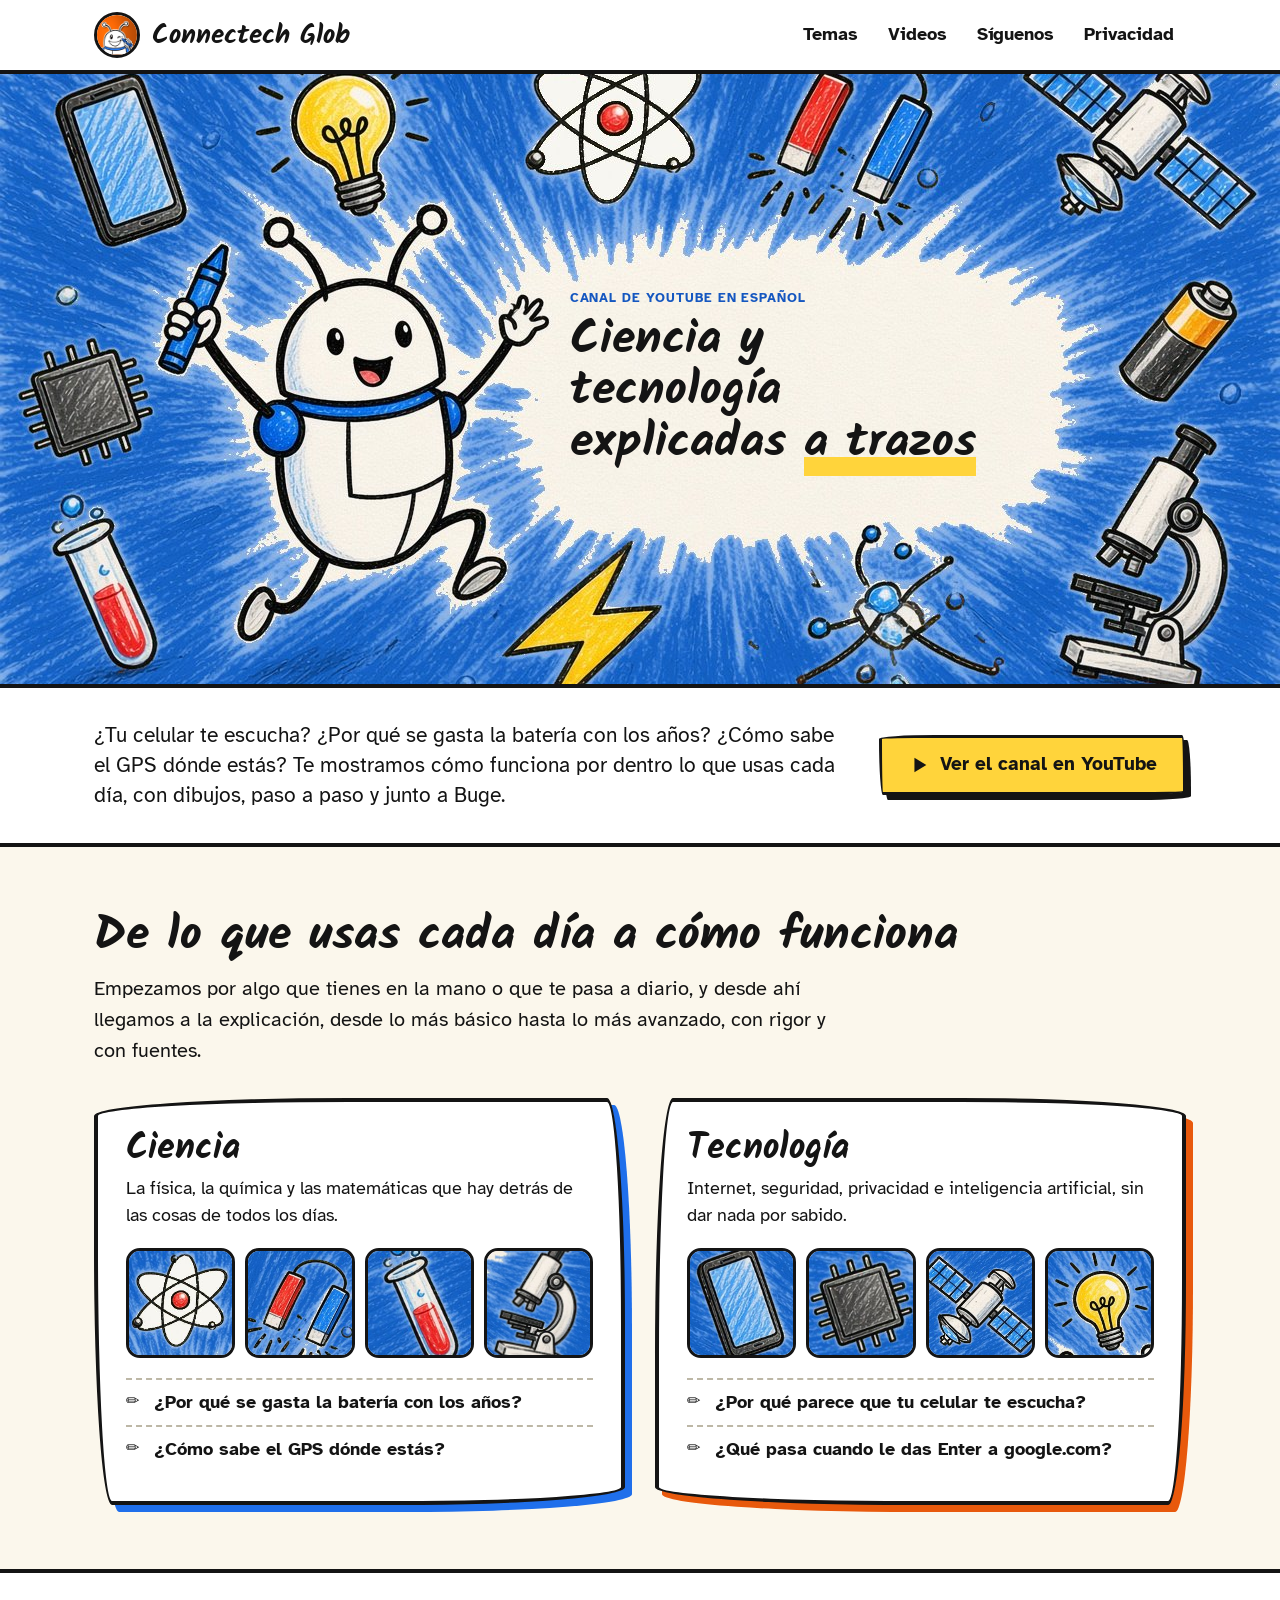
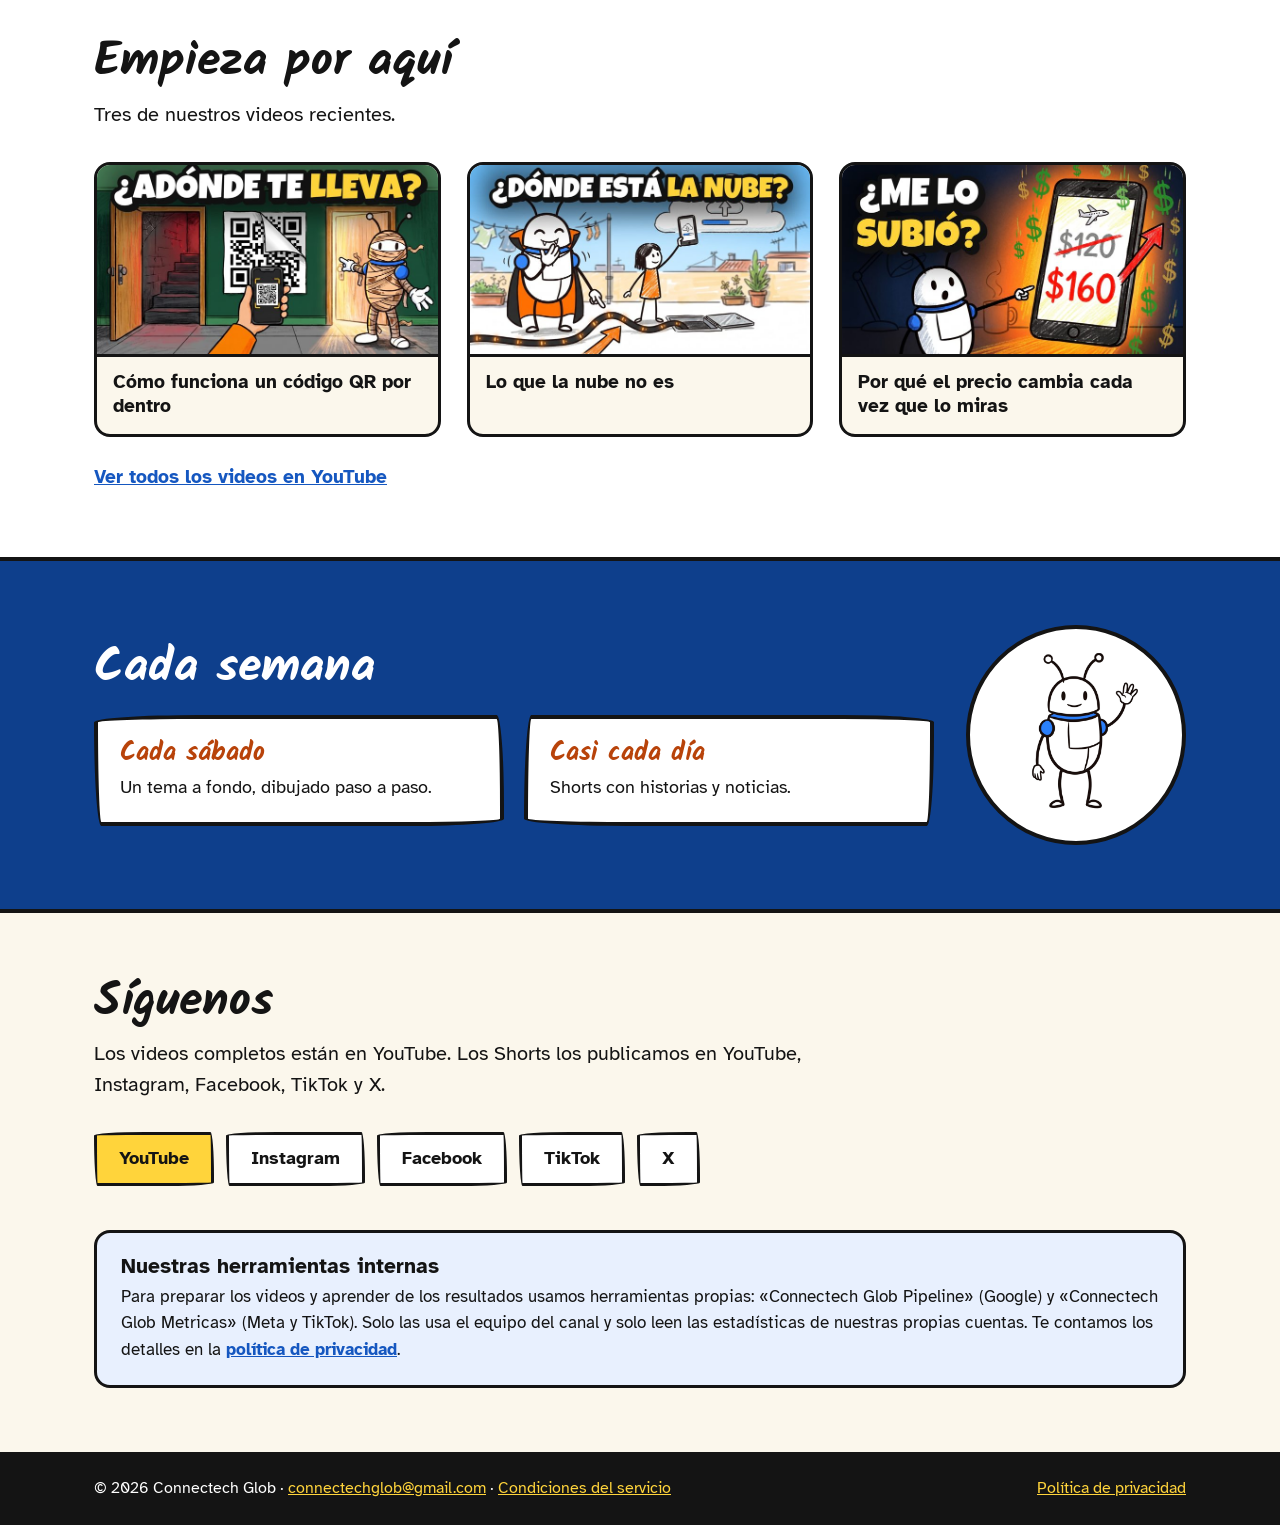
==== commit 49d442e8: "Inicio: 1 video a la semana, cada sábado" ====
--- a/index.html
+++ b/index.html
@@ -8,7 +8,7 @@
 <link rel="icon" type="image/png" href="img/favicon.png">
 <link rel="preconnect" href="https://fonts.googleapis.com">
 <link href="https://fonts.googleapis.com/css2?family=Kalam:wght@400;700&amp;family=Atkinson+Hyperlegible:wght@400;700&amp;display=swap" rel="stylesheet">
-<link rel="stylesheet" href="estilos.css">
+<link rel="stylesheet" href="estilos.css?v=2">
 </head>
 <body>
 <header class="cabecera">
@@ -92,7 +92,7 @@
       <div>
         <h2 id="t-semana">Cada semana</h2>
         <div class="dias">
-          <div class="dia"><strong>Miércoles y sábado</strong><p>Un tema a fondo, dibujado paso a paso.</p></div>
+          <div class="dia"><strong>Cada sábado</strong><p>Un tema a fondo, dibujado paso a paso.</p></div>
           <div class="dia"><strong>Casi cada día</strong><p>Shorts con historias y noticias.</p></div>
         </div>
       </div>
--- a/estilos.css
+++ b/estilos.css
@@ -23,7 +23,7 @@
 .portada-texto{position:absolute;left:44.5%;width:33%;top:50%;transform:translateY(-50%)}
 .antetitulo{margin:0 0 6px;font-weight:700;font-size:clamp(13px,1.05vw,16px);letter-spacing:.07em;text-transform:uppercase;color:var(--enlace)}
 .portada h1{font-size:clamp(30px,3.75vw,58px)}
-.raya{background:linear-gradient(transparent 68%,var(--amarillo) 68%,var(--amarillo) 94%,transparent 94%)}
+.raya{white-space:nowrap;background:linear-gradient(transparent 68%,var(--amarillo) 68%,var(--amarillo) 94%,transparent 94%)}
 .entrada{background:var(--blanco);border-bottom:4px solid var(--tinta);padding:32px 0}
 .entrada .ancho{display:flex;flex-wrap:wrap;align-items:center;justify-content:space-between;gap:20px 40px}
 .entrada p{margin:0;font-size:21px;line-height:1.45;flex:1 1 520px}
@@ -78,9 +78,9 @@
 @media (max-width:820px){
  .ancho{padding-left:16px;padding-right:16px}
  .portada img{aspect-ratio:4/3;object-position:24% 50%}
- .portada-texto{position:static;transform:none;width:auto;background:var(--papel);border-top:4px solid var(--tinta);padding:22px 16px 24px}
- .portada h1{font-size:clamp(36px,10.5vw,54px)}
- .antetitulo{font-size:13px}
+ .portada-texto{left:49%;width:50%;top:52%}
+ .portada h1{font-size:5.3vw;line-height:1.14}
+ .antetitulo{display:none}
  .seccion{padding:46px 0}
  .semana .ancho{grid-template-columns:1fr}
  .semana img{display:none}
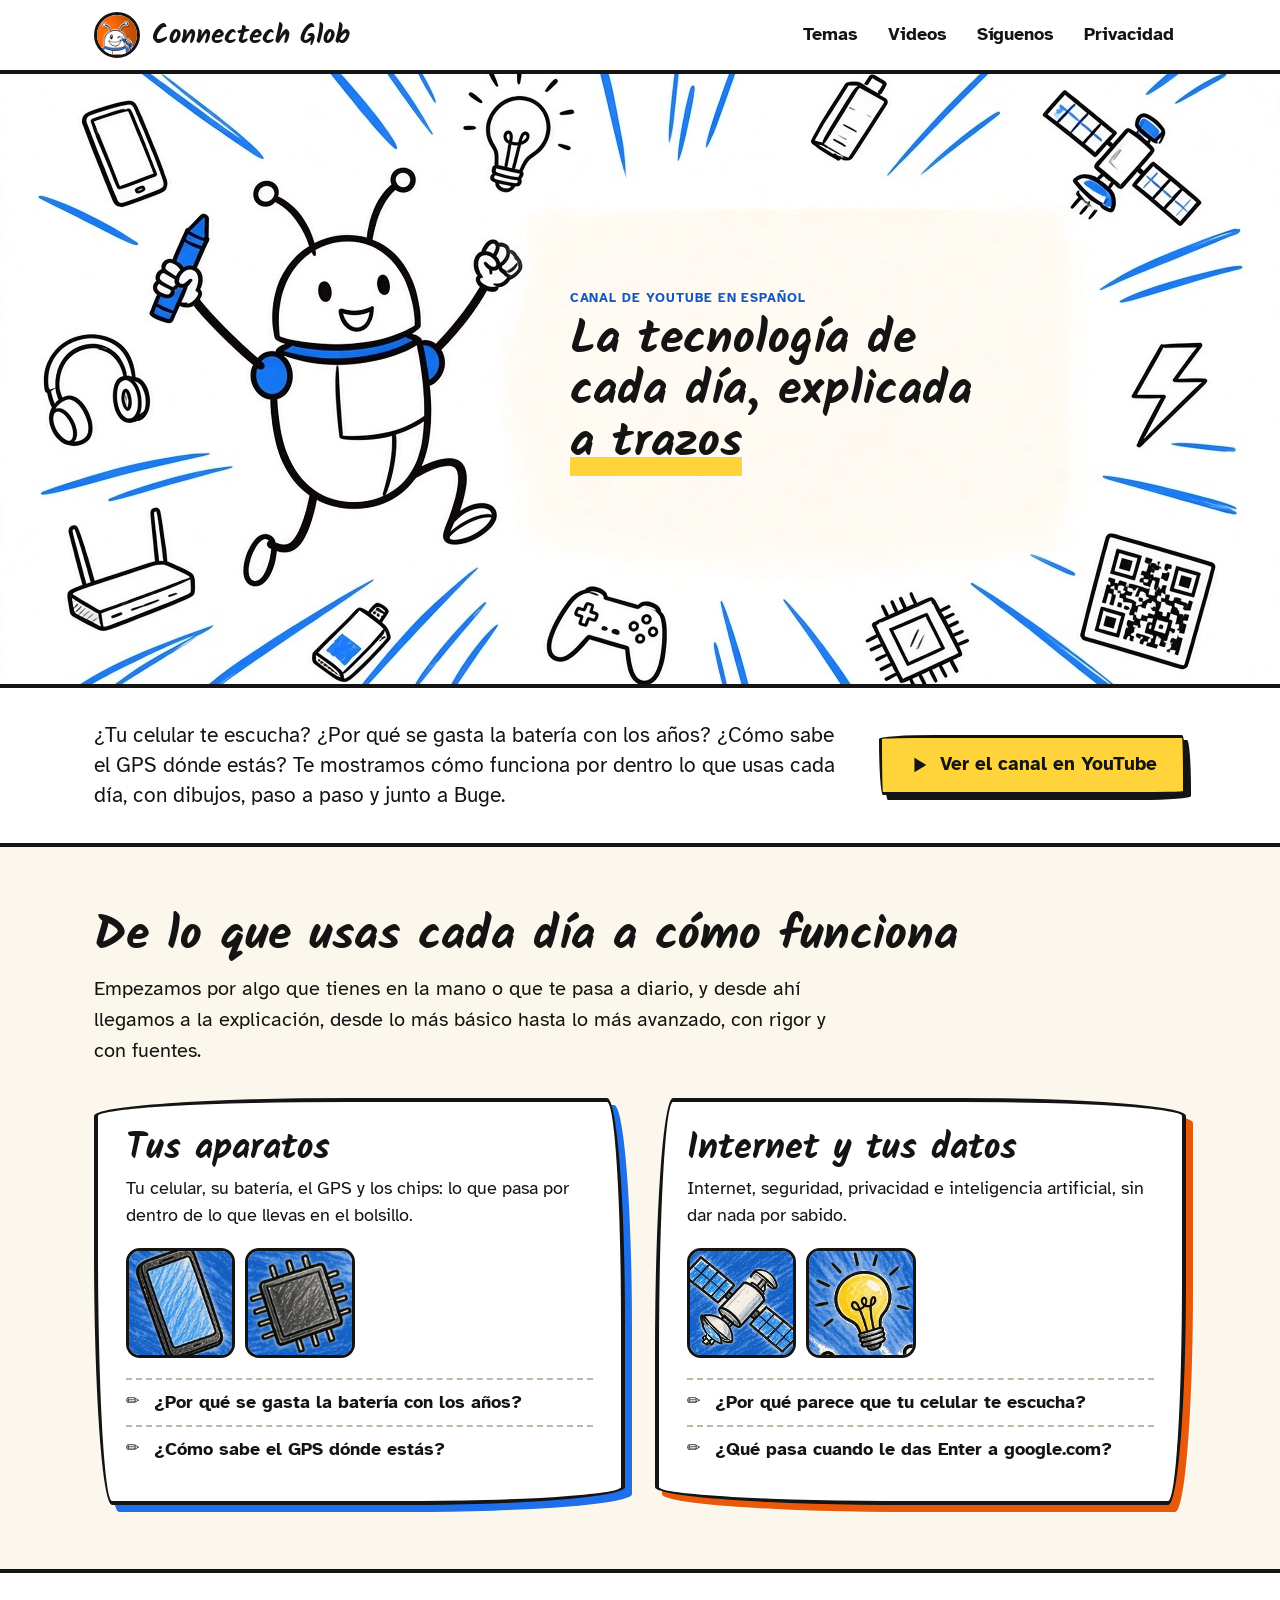
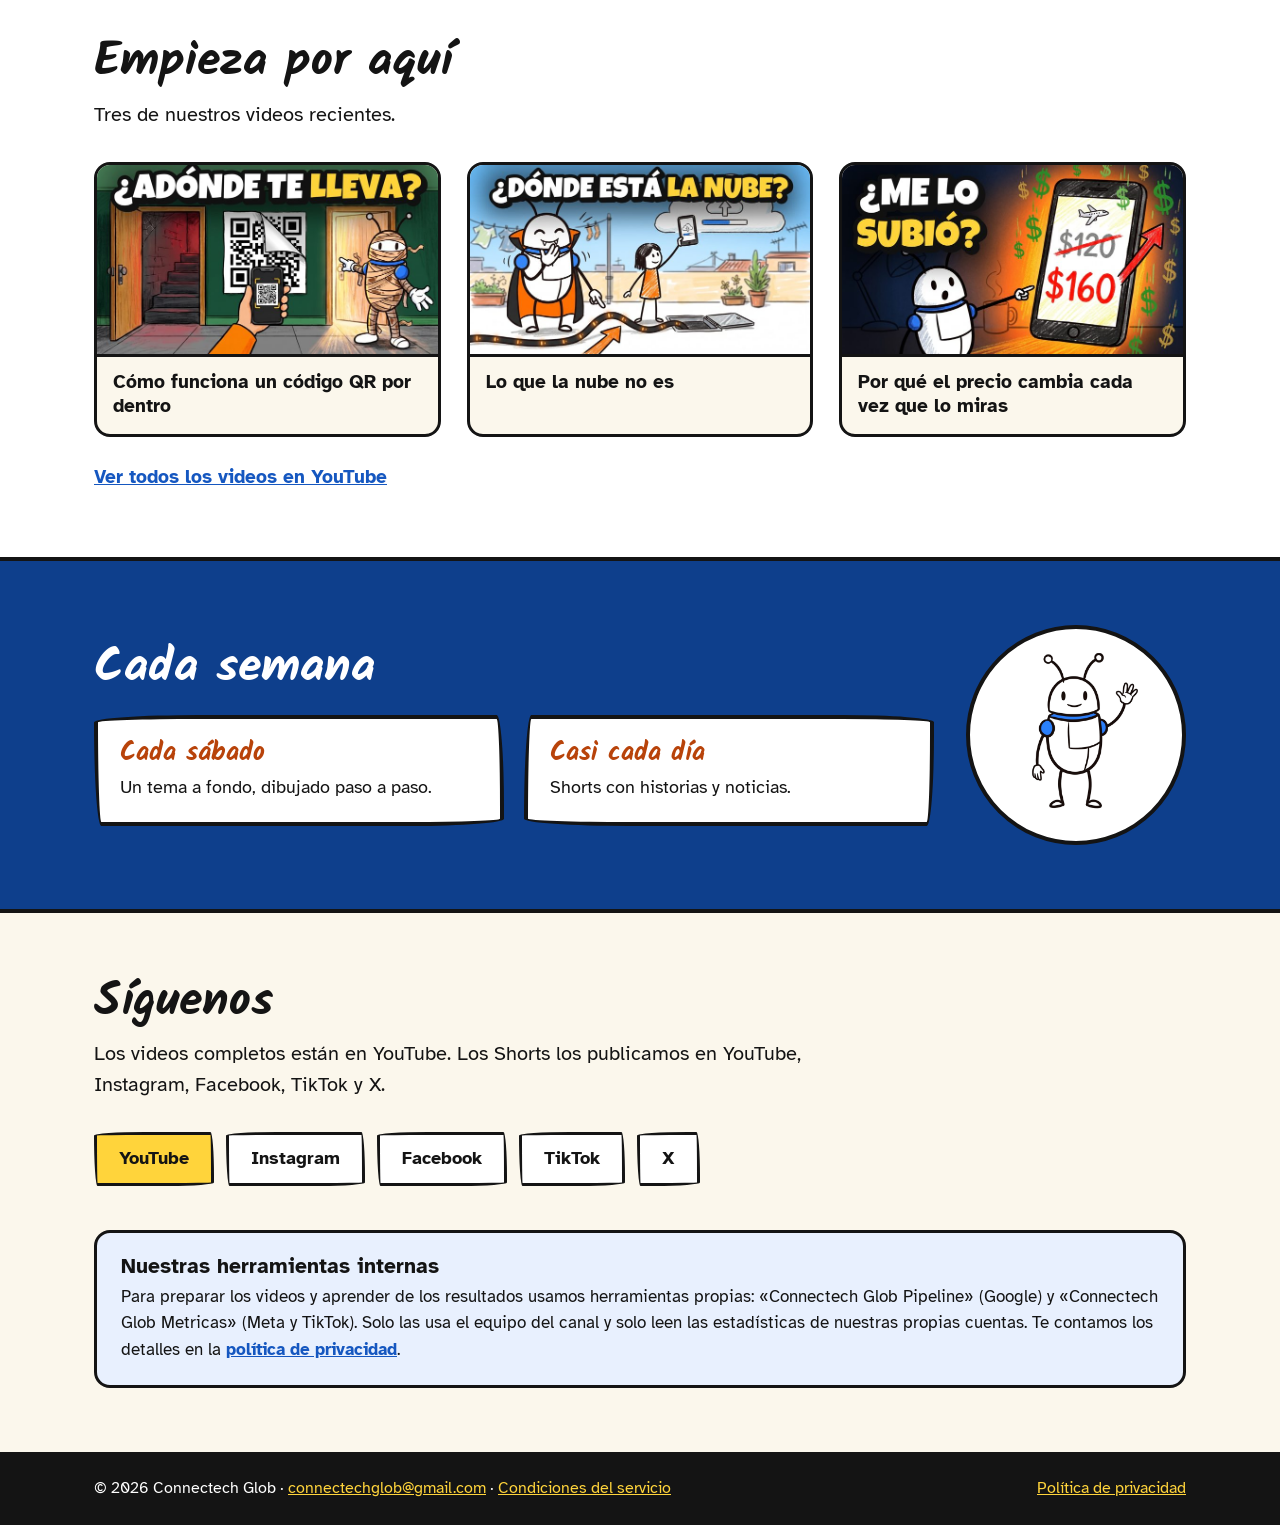
==== commit ce0734de: "Solo tecnología: lema «La tecnología de cada día, explicada a trazos», tarjetas de tecnología y port" ====
--- a/index.html
+++ b/index.html
@@ -3,8 +3,8 @@
 <head>
 <meta charset="utf-8">
 <meta name="viewport" content="width=device-width, initial-scale=1">
-<title>Connectech Glob: ciencia y tecnología explicadas a trazos</title>
-<meta name="description" content="Connectech Glob: ciencia y tecnología explicadas a trazos. Videos dibujados en español, paso a paso, sobre cómo funciona por dentro lo que usas cada día.">
+<title>Connectech Glob: la tecnología de cada día, explicada a trazos</title>
+<meta name="description" content="Connectech Glob: la tecnología de cada día, explicada a trazos. Videos dibujados en español, paso a paso, sobre cómo funciona por dentro lo que usas cada día.">
 <link rel="icon" type="image/png" href="img/favicon.png">
 <link rel="preconnect" href="https://fonts.googleapis.com">
 <link href="https://fonts.googleapis.com/css2?family=Kalam:wght@400;700&amp;family=Atkinson+Hyperlegible:wght@400;700&amp;display=swap" rel="stylesheet">
@@ -24,10 +24,10 @@
 </header>
 <main>
   <section class="portada">
-    <img src="img/portada.jpg" width="1280" height="720" alt="Buge, la mascota del canal, salta con un crayón en la mano entre una bombilla, un átomo, un imán, un satélite, un microscopio, un celular y otros objetos dibujados a mano sobre un fondo azul">
+    <img src="img/portada.jpg" width="1280" height="720" alt="Buge, la mascota del canal, salta con un crayón en la mano entre un celular, una bombilla, unos audífonos, un router wifi, un satélite, un control de videojuegos, un código QR y otros objetos de tecnología dibujados a mano con trazos azules">
     <div class="portada-texto">
       <p class="antetitulo">Canal de YouTube en español</p>
-      <h1>Ciencia y tecnología explicadas <span class="raya">a trazos</span></h1>
+      <h1>La tecnología de cada día, explicada <span class="raya">a trazos</span></h1>
     </div>
   </section>
   <section class="entrada" aria-label="Qué es el canal">
@@ -45,13 +45,11 @@
       <p class="intro">Empezamos por algo que tienes en la mano o que te pasa a diario, y desde ahí llegamos a la explicación, desde lo más básico hasta lo más avanzado, con rigor y con fuentes.</p>
       <div class="campos">
         <article class="campo">
-          <h3>Ciencia</h3>
-          <p>La física, la química y las matemáticas que hay detrás de las cosas de todos los días.</p>
+          <h3>Tus aparatos</h3>
+          <p>Tu celular, su batería, el GPS y los chips: lo que pasa por dentro de lo que llevas en el bolsillo.</p>
           <ul class="objetos" aria-hidden="true">
-            <li><img src="img/objetos/atomo.jpg" alt="" loading="lazy"></li>
-            <li><img src="img/objetos/iman.jpg" alt="" loading="lazy"></li>
-            <li><img src="img/objetos/tubo.jpg" alt="" loading="lazy"></li>
-            <li><img src="img/objetos/microscopio.jpg" alt="" loading="lazy"></li>
+            <li><img src="img/objetos/celular.jpg" alt="" loading="lazy"></li>
+            <li><img src="img/objetos/chip.jpg" alt="" loading="lazy"></li>
           </ul>
           <ul class="preguntas">
             <li>¿Por qué se gasta la batería con los años?</li>
@@ -59,11 +57,9 @@
           </ul>
         </article>
         <article class="campo">
-          <h3>Tecnología</h3>
+          <h3>Internet y tus datos</h3>
           <p>Internet, seguridad, privacidad e inteligencia artificial, sin dar nada por sabido.</p>
           <ul class="objetos" aria-hidden="true">
-            <li><img src="img/objetos/celular.jpg" alt="" loading="lazy"></li>
-            <li><img src="img/objetos/chip.jpg" alt="" loading="lazy"></li>
             <li><img src="img/objetos/satelite.jpg" alt="" loading="lazy"></li>
             <li><img src="img/objetos/bombilla.jpg" alt="" loading="lazy"></li>
           </ul>
--- a/estilos.css
+++ b/estilos.css
@@ -1,4 +1,4 @@
-/* Ciencia y tecnología a trazos: papel, rotulador negro, crayón azul y amarillo */
+/* La tecnología de cada día, a trazos: papel, rotulador negro, crayón azul y amarillo */
 :root{--tinta:#141414;--papel:#FBF7EC;--blanco:#FFFFFF;--azul:#1F6FEB;--azul-oscuro:#0E3F8C;--enlace:#1557C0;--amarillo:#FFD43B;--naranja:#E8590C;--naranja-texto:#B8430A;
 --trazo:255px 18px 225px 18px/18px 225px 18px 255px;--trazo-2:18px 225px 18px 255px/255px 18px 225px 18px}
 *{box-sizing:border-box}
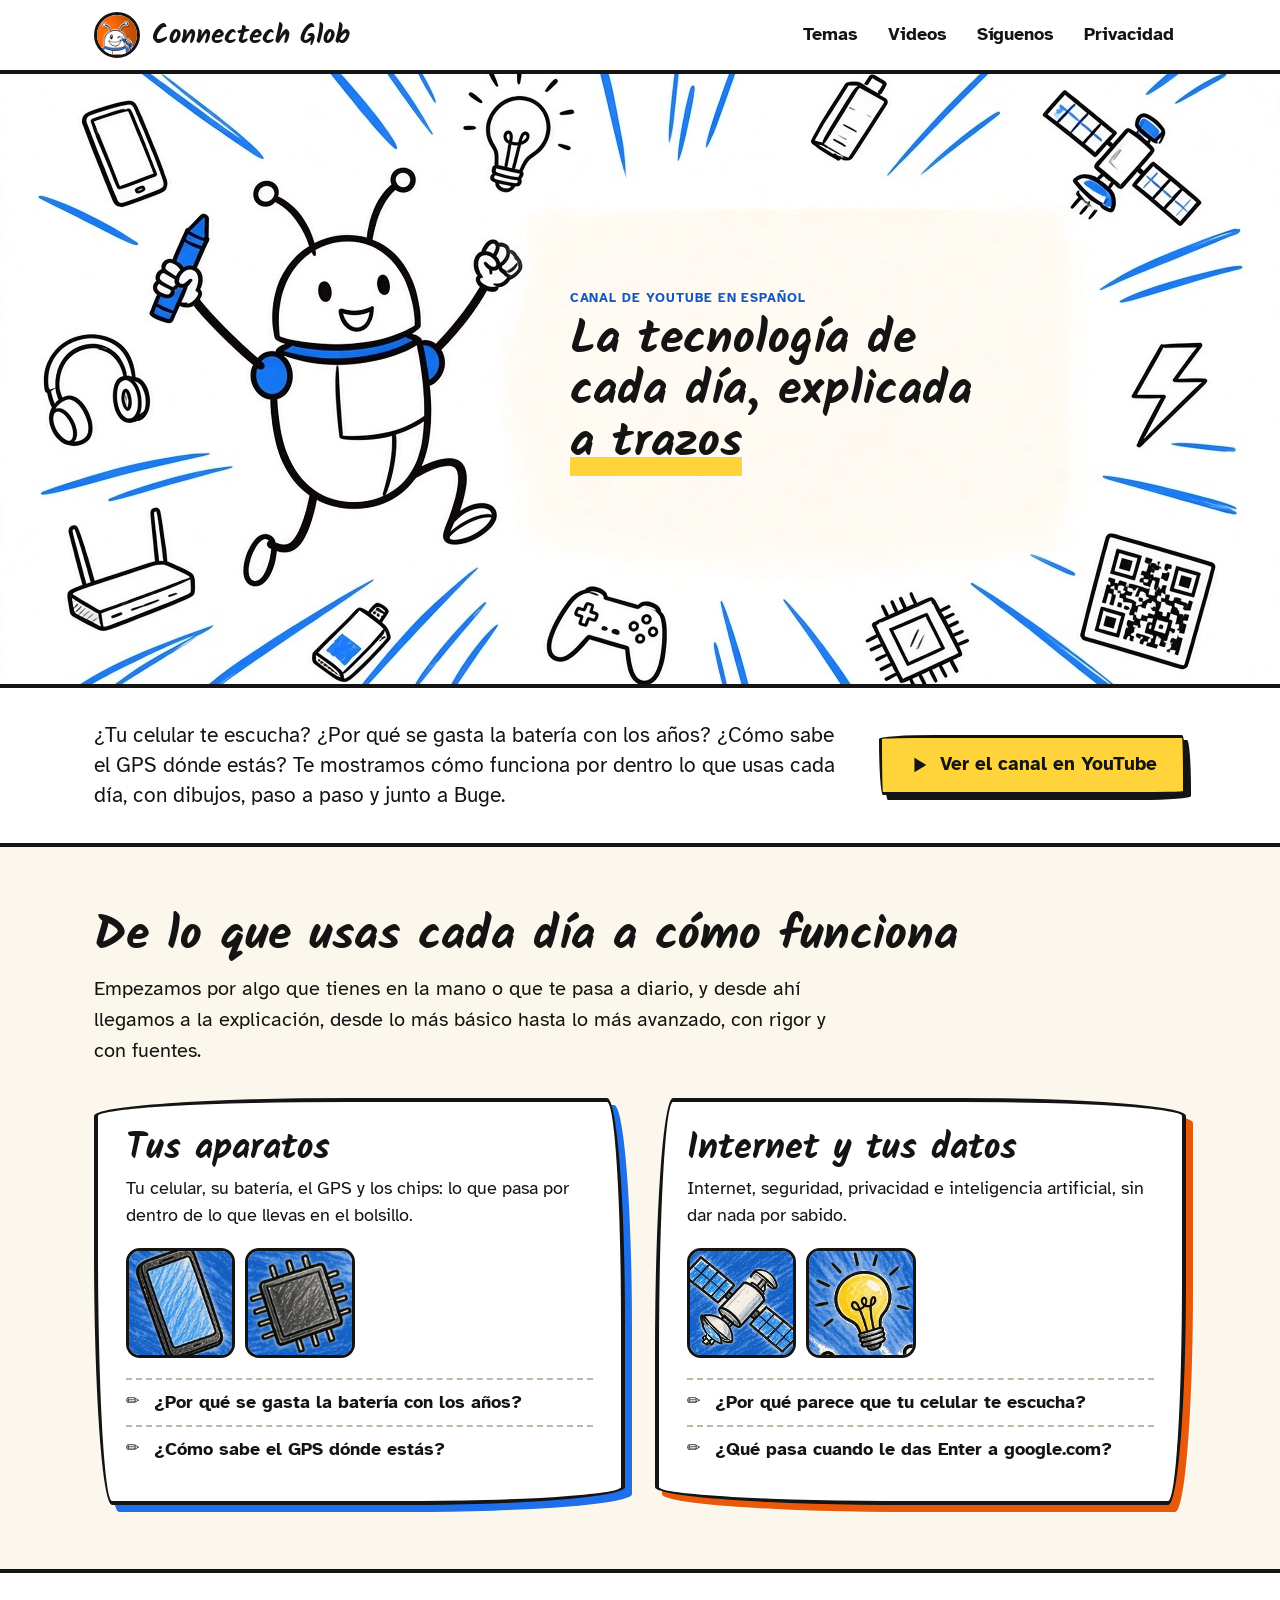
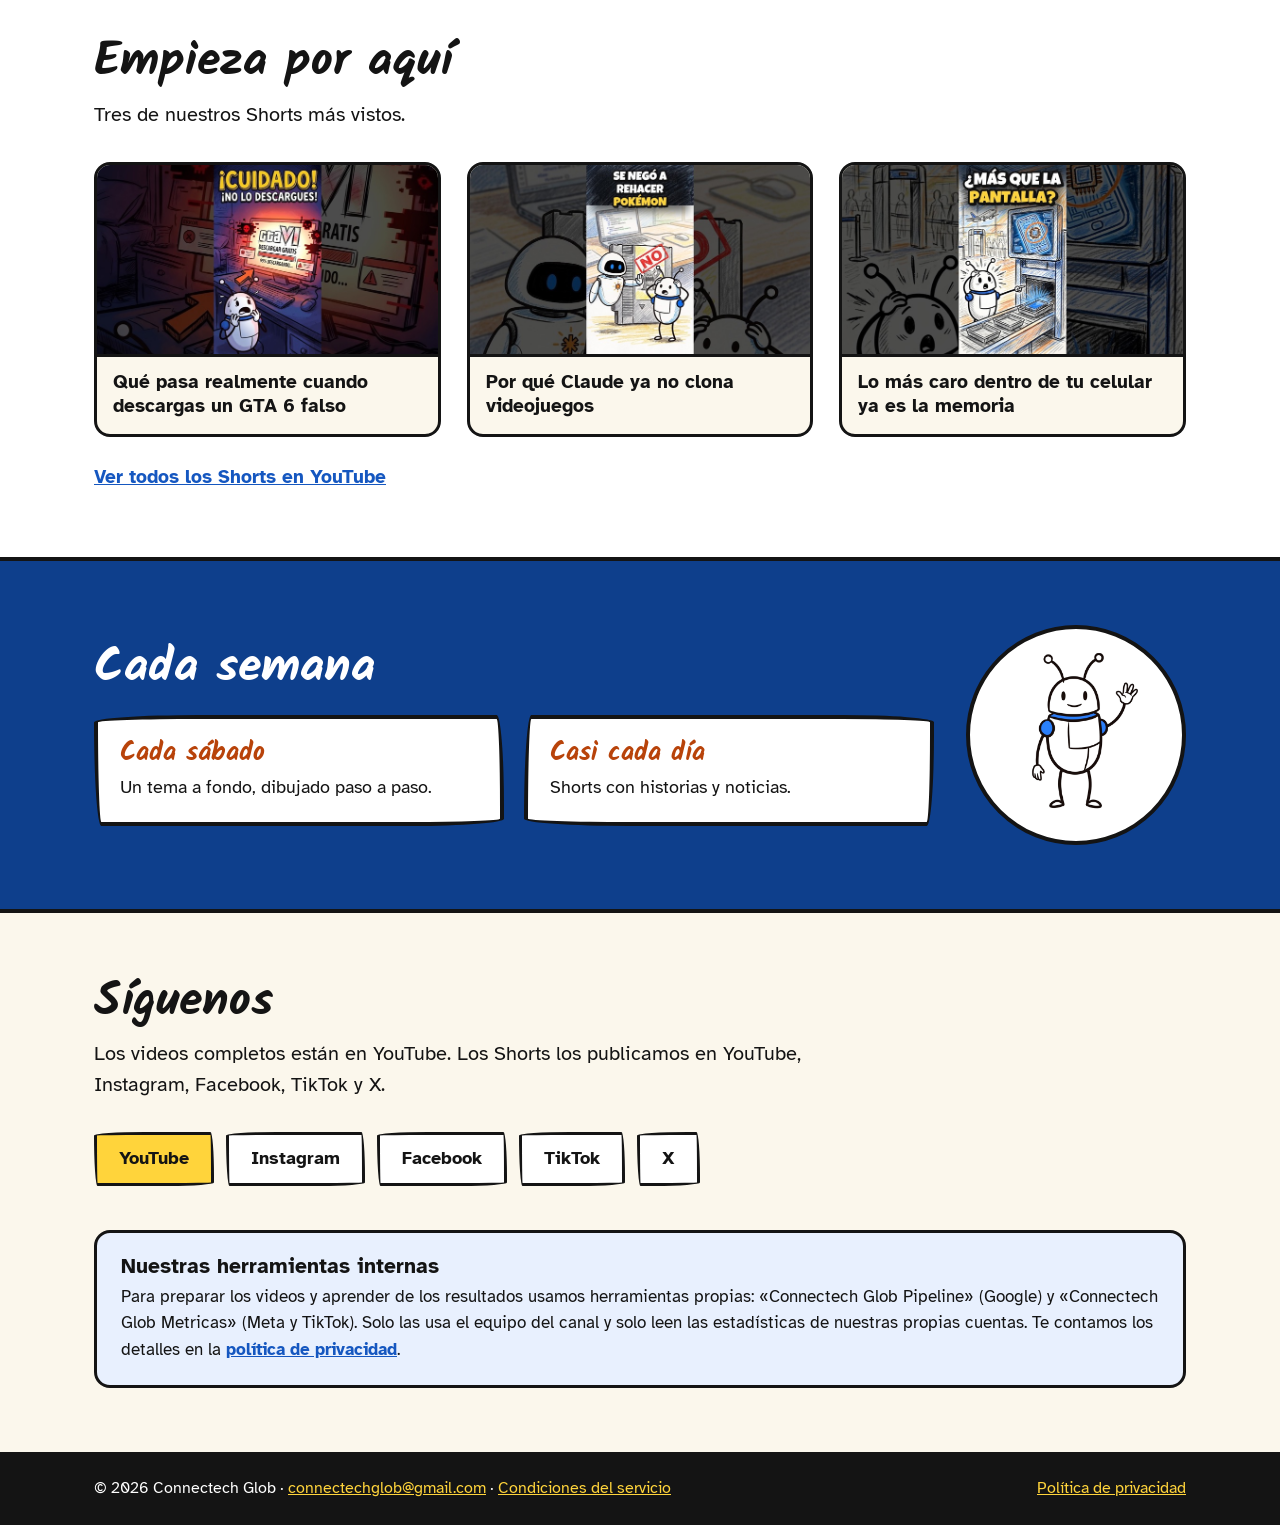
==== commit e16bdfb7: "«Empieza por aquí»: los 3 Shorts de tecnología con más vistas calificadas" ====
--- a/index.html
+++ b/index.html
@@ -74,13 +74,13 @@
   <section class="seccion fondo-blanco" id="videos" aria-labelledby="t-videos">
     <div class="ancho">
       <h2 id="t-videos">Empieza por aquí</h2>
-      <p class="intro">Tres de nuestros videos recientes.</p>
+      <p class="intro">Tres de nuestros Shorts más vistos.</p>
       <ul class="videos">
-        <li><a href="https://youtu.be/viSLOcy7kyA" target="_blank" rel="noopener noreferrer"><img src="img/videos/qr.jpg" alt="" loading="lazy"><span>Cómo funciona un código QR por dentro</span></a></li>
-        <li><a href="https://youtu.be/JppVFW-OLcg" target="_blank" rel="noopener noreferrer"><img src="img/videos/nube.jpg" alt="" loading="lazy"><span>Lo que la nube no es</span></a></li>
-        <li><a href="https://youtu.be/C8R_oCFX2D0" target="_blank" rel="noopener noreferrer"><img src="img/videos/precio.jpg" alt="" loading="lazy"><span>Por qué el precio cambia cada vez que lo miras</span></a></li>
+        <li><a href="https://www.youtube.com/shorts/tPYbc8DTCPs" target="_blank" rel="noopener noreferrer"><img src="img/videos/gta6-falso.jpg" alt="" loading="lazy"><span>Qué pasa realmente cuando descargas un GTA 6 falso</span></a></li>
+        <li><a href="https://www.youtube.com/shorts/vXMB3ks6HSE" target="_blank" rel="noopener noreferrer"><img src="img/videos/claude-videojuegos.jpg" alt="" loading="lazy"><span>Por qué Claude ya no clona videojuegos</span></a></li>
+        <li><a href="https://www.youtube.com/shorts/4Cfulw6IFZc" target="_blank" rel="noopener noreferrer"><img src="img/videos/memoria-celular.jpg" alt="" loading="lazy"><span>Lo más caro dentro de tu celular ya es la memoria</span></a></li>
       </ul>
-      <p class="mas"><a href="https://www.youtube.com/@Connectechglob/videos" target="_blank" rel="noopener noreferrer">Ver todos los videos en YouTube</a></p>
+      <p class="mas"><a href="https://www.youtube.com/@Connectechglob/shorts" target="_blank" rel="noopener noreferrer">Ver todos los Shorts en YouTube</a></p>
     </div>
   </section>
   <section class="seccion semana" aria-labelledby="t-semana">
